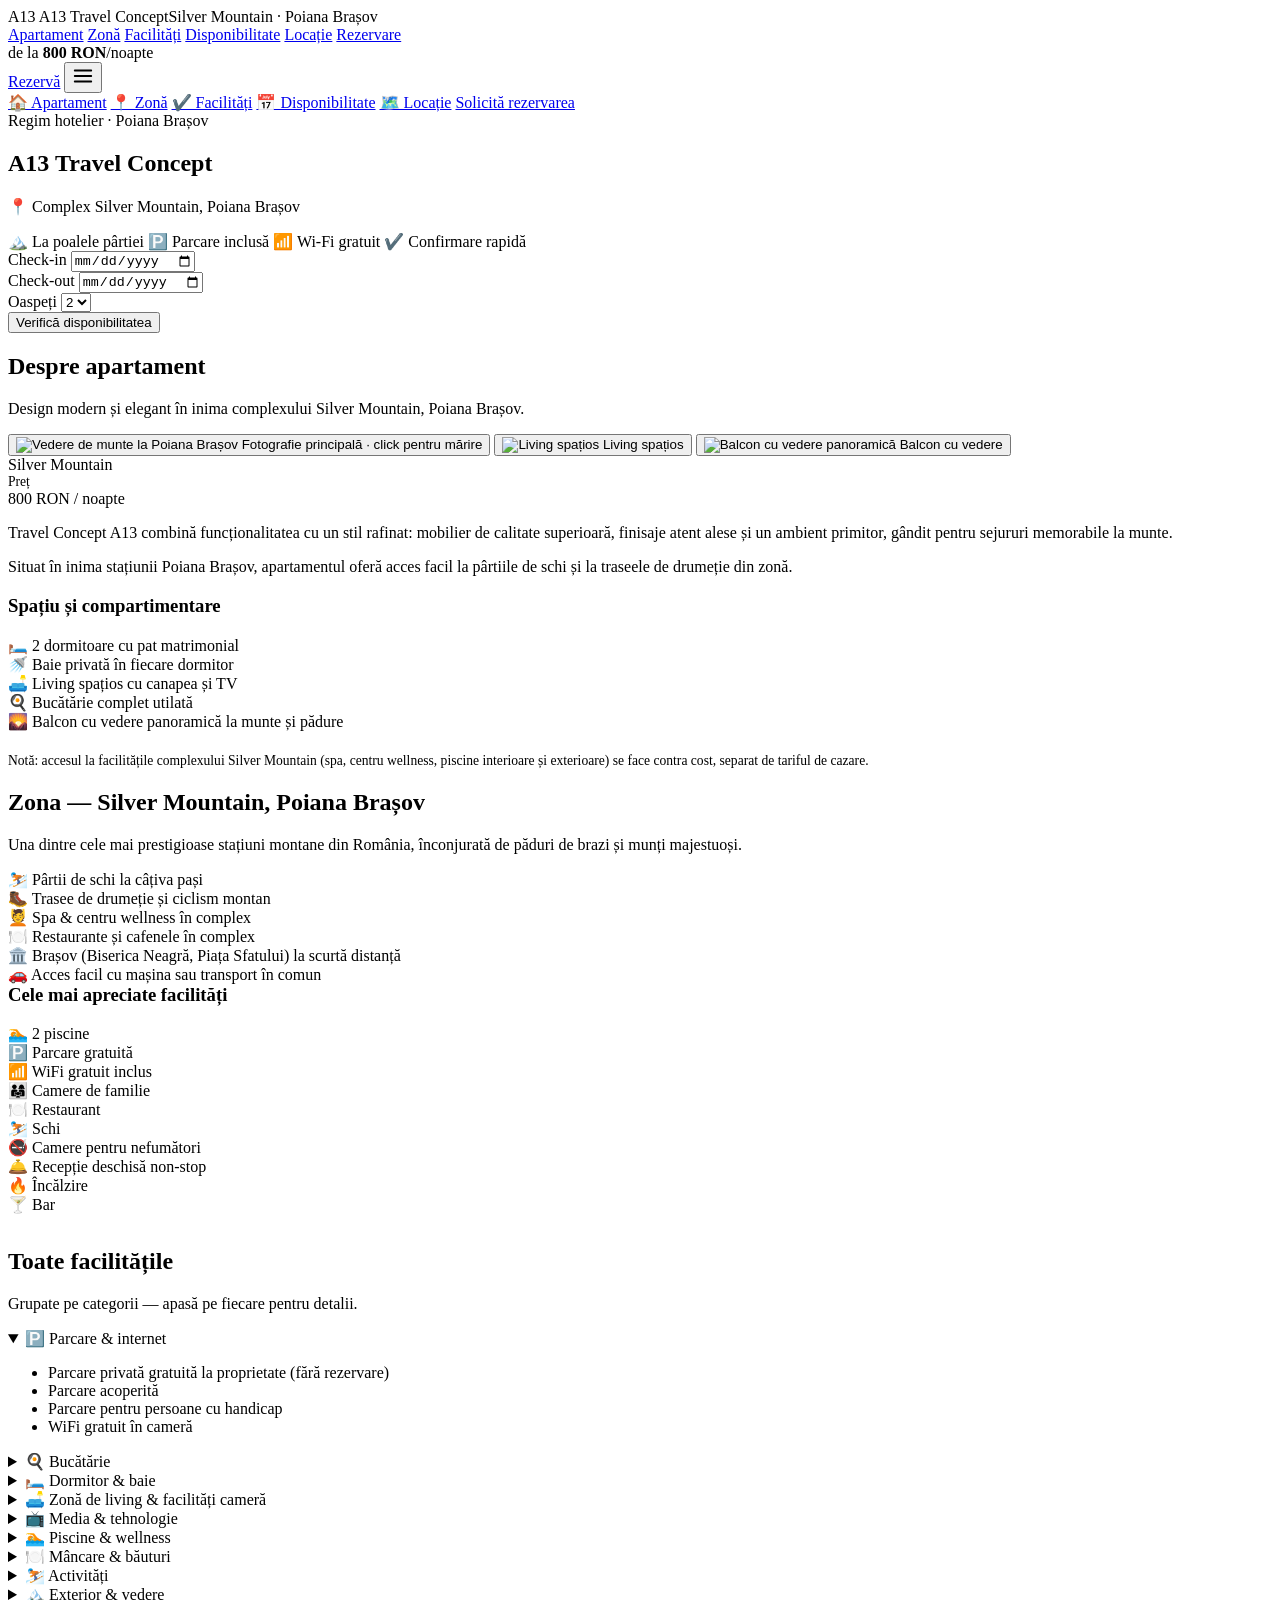
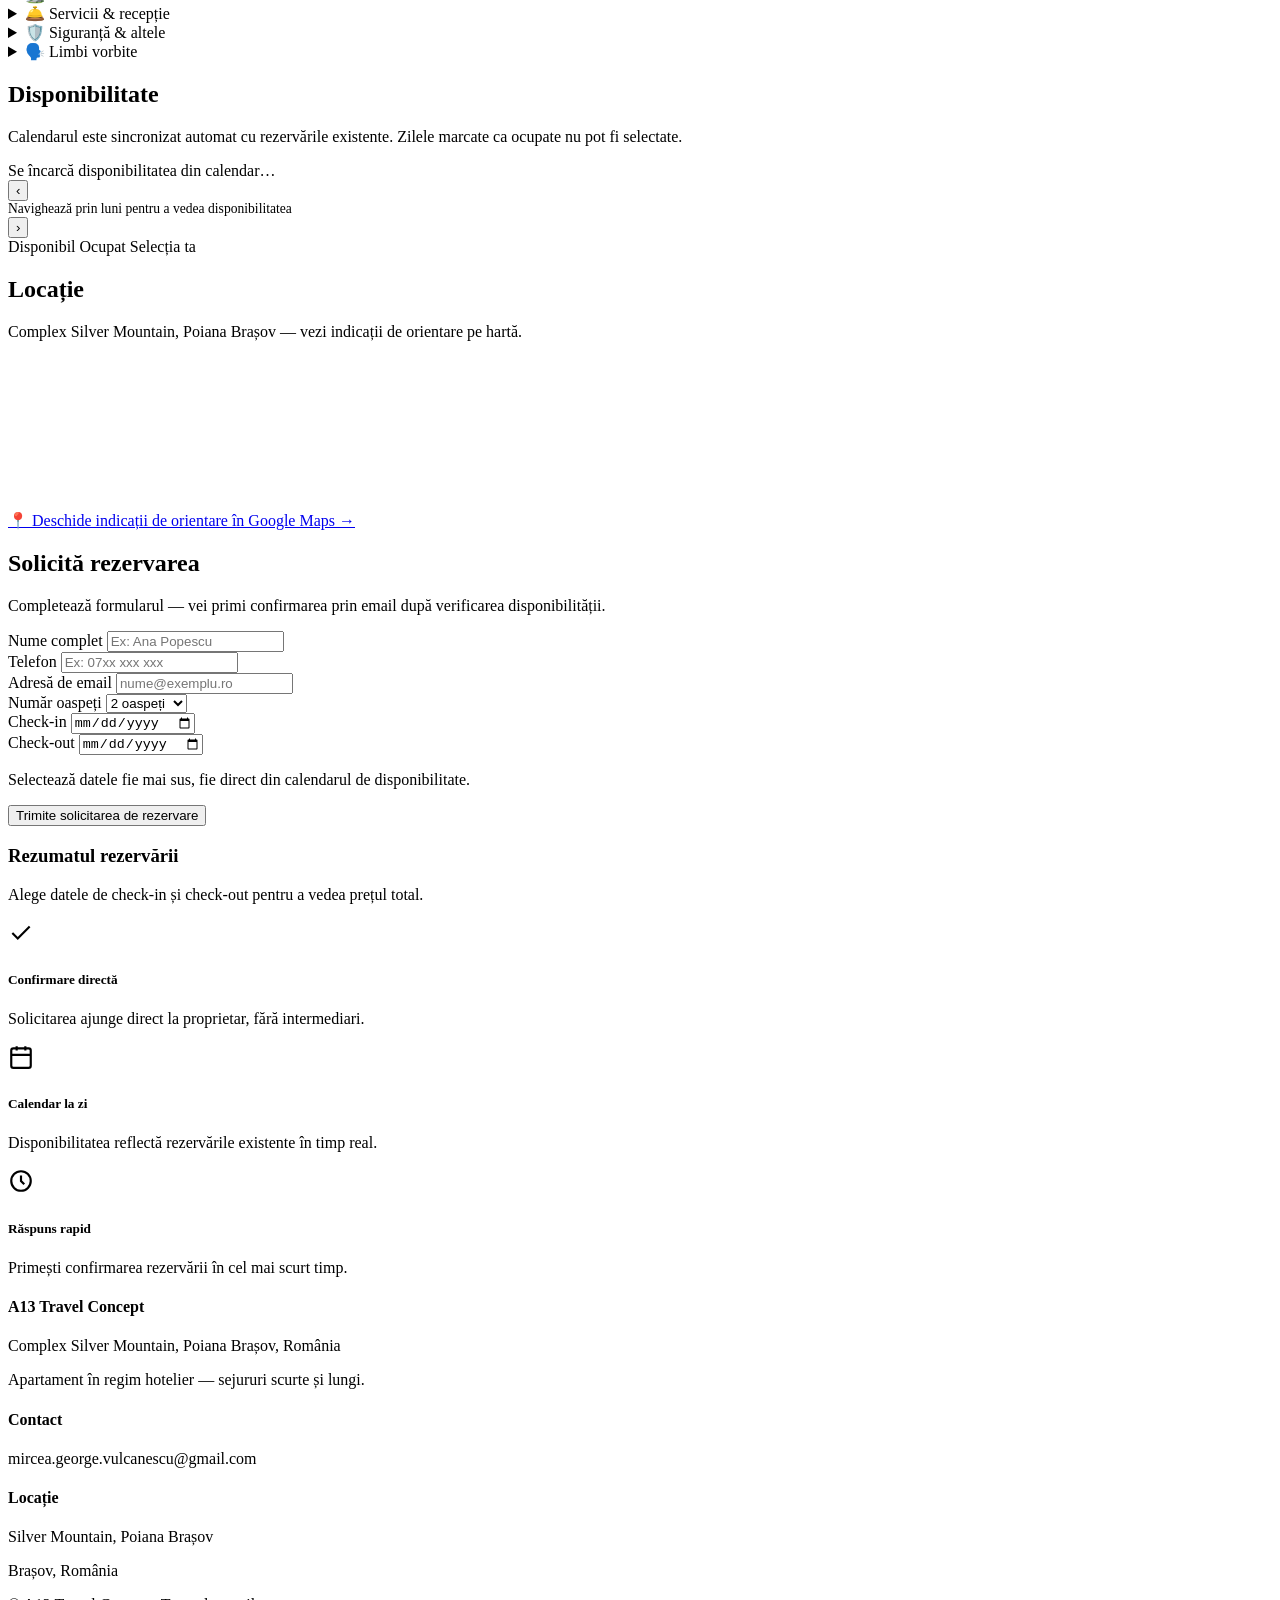
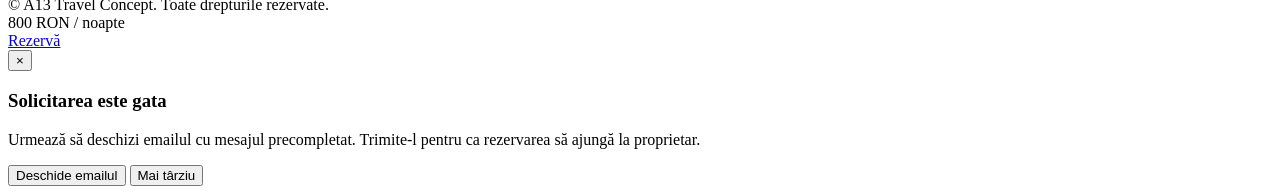
==== index.html @ 93958892 "Add files via upload" ====
<!DOCTYPE html>
<html lang="ro">
<head>
<meta charset="UTF-8">
<meta name="viewport" content="width=device-width, initial-scale=1.0">
<title>A13 Travel Concept — Cazare Poiana Brașov, Silver Mountain | Rezervări online</title>
<meta name="description" content="Apartament în regim hotelier la Silver Mountain, Poiana Brașov. 800 RON/noapte, 2 dormitoare cu baie privată, vedere panoramică la munte. Verifică disponibilitatea și rezervă online.">
<link rel="stylesheet" href="css/styles.css">
</head>
<body>

<header>
  <div class="wrap header-inner">
    <div class="logo">
      <span class="logo-mark">A13</span>
      <span class="logo-text">A13 Travel Concept<span class="place">Silver Mountain · Poiana Brașov</span></span>
    </div>

    <nav class="main-nav" aria-label="Navigare secțiuni">
      <a href="#apartament">Apartament</a>
      <a href="#zona">Zonă</a>
      <a href="#facilitati">Facilități</a>
      <a href="#disponibilitate">Disponibilitate</a>
      <a href="#harta">Locație</a>
      <a href="#rezervare">Rezervare</a>
    </nav>

    <div class="header-right">
      <div class="header-price"><span class="hp-label">de la</span> <b>800 RON</b><span class="hp-unit">/noapte</span></div>
      <a href="#rezervare" class="header-cta">Rezervă</a>
      <button type="button" class="menu-toggle" id="menuToggle" aria-label="Deschide meniul" aria-expanded="false" aria-controls="mobileNav">
        <svg width="22" height="22" viewBox="0 0 24 24" fill="none" stroke="currentColor" stroke-width="2" stroke-linecap="round"><path d="M3 6h18M3 12h18M3 18h18"/></svg>
      </button>
    </div>
  </div>

  <nav class="mobile-nav" id="mobileNav" aria-label="Navigare mobilă">
    <a href="#apartament">🏠 Apartament</a>
    <a href="#zona">📍 Zonă</a>
    <a href="#facilitati">✔️ Facilități</a>
    <a href="#disponibilitate">📅 Disponibilitate</a>
    <a href="#harta">🗺️ Locație</a>
    <a href="#rezervare" class="mobile-nav-cta">Solicită rezervarea</a>
  </nav>
</header>

<section class="hero">
  <div class="wrap">
    <div class="eyebrow">Regim hotelier · Poiana Brașov</div>
    <h1>A13 Travel Concept</h1>
    <p class="loc">📍 Complex Silver Mountain, Poiana Brașov</p>
    <div class="hero-badges">
      <span class="badge">🏔️ La poalele pârtiei</span>
      <span class="badge">🅿️ Parcare inclusă</span>
      <span class="badge">📶 Wi-Fi gratuit</span>
      <span class="badge">✔️ Confirmare rapidă</span>
    </div>

    <div class="search-card" aria-label="Verifică disponibilitate rapid">
      <div class="field">
        <label for="quickCheckin">Check-in</label>
        <input type="date" id="quickCheckin">
      </div>
      <div class="field">
        <label for="quickCheckout">Check-out</label>
        <input type="date" id="quickCheckout">
      </div>
      <div class="field">
        <label for="quickGuests">Oaspeți</label>
        <select id="quickGuests">
          <option value="1">1</option>
          <option value="2" selected>2</option>
          <option value="3">3</option>
          <option value="4">4</option>
        </select>
      </div>
      <button class="btn-primary" id="quickCheckBtn" type="button">Verifică disponibilitatea</button>
    </div>
  </div>
</section>

<section id="apartament">
  <div class="wrap">
    <h2 class="section-title">Despre apartament</h2>
    <p class="section-sub">Design modern și elegant în inima complexului Silver Mountain, Poiana Brașov.</p>

    <div class="overview-grid">
      <div class="gallery">
        <button type="button" class="gallery-main" data-gallery data-src="https://images.unsplash.com/photo-1506905925346-21bda4d32df4?auto=format&amp;fit=crop&amp;w=1600&amp;q=80" data-caption="Vedere de munte — Poiana Brașov">
          <img src="https://images.unsplash.com/photo-1506905925346-21bda4d32df4?auto=format&amp;fit=crop&amp;w=1200&amp;q=80" alt="Vedere de munte la Poiana Brașov">
          <span class="gallery-caption">Fotografie principală · click pentru mărire</span>
        </button>
        <button type="button" data-gallery data-src="https://images.unsplash.com/photo-1616594039964-ae9021a400a0?auto=format&amp;fit=crop&amp;w=1400&amp;q=80" data-caption="Living spațios">
          <img src="https://images.unsplash.com/photo-1616594039964-ae9021a400a0?auto=format&amp;fit=crop&amp;w=700&amp;q=80" alt="Living spațios">
          <span class="gallery-caption">Living spațios</span>
        </button>
        <button type="button" data-gallery data-src="https://images.unsplash.com/photo-1484154218962-a197022b5858?auto=format&amp;fit=crop&amp;w=1400&amp;q=80" data-caption="Balcon cu vedere">
          <img src="https://images.unsplash.com/photo-1484154218962-a197022b5858?auto=format&amp;fit=crop&amp;w=700&amp;q=80" alt="Balcon cu vedere panoramică">
          <span class="gallery-caption">Balcon cu vedere</span>
        </button>
      </div>

      <div class="info-card">
        <span class="rating-pill">Silver Mountain</span>
        <div class="price-line">
          <div>
            <div style="font-size:.85rem;color:var(--gray);">Preț</div>
          </div>
          <div class="amount">800 RON <span>/ noapte</span></div>
        </div>
        <p class="desc">
          Travel Concept A13 combină funcționalitatea cu un stil rafinat: mobilier de calitate superioară, finisaje atent alese și un ambient primitor, gândit pentru sejururi memorabile la munte.
        </p>
        <p class="desc">
          Situat în inima stațiunii Poiana Brașov, apartamentul oferă acces facil la pârtiile de schi și la traseele de drumeție din zonă.
        </p>
      </div>
    </div>

    <h3 class="facil-subtitle">Spațiu și compartimentare</h3>
    <div class="amenities">
      <div class="amenity">🛏️ 2 dormitoare cu pat matrimonial</div>
      <div class="amenity">🚿 Baie privată în fiecare dormitor</div>
      <div class="amenity">🛋️ Living spațios cu canapea și TV</div>
      <div class="amenity">🍳 Bucătărie complet utilată</div>
      <div class="amenity">🌄 Balcon cu vedere panoramică la munte și pădure</div>
    </div>

    <p class="desc" style="margin-top:22px;color:var(--gray);font-size:.85rem;">
      Notă: accesul la facilitățile complexului Silver Mountain (spa, centru wellness, piscine interioare și exterioare) se face contra cost, separat de tariful de cazare.
    </p>
  </div>
</section>

<section id="zona" style="background:var(--white);border-top:1px solid var(--line);">
  <div class="wrap">
    <h2 class="section-title">Zona — Silver Mountain, Poiana Brașov</h2>
    <p class="section-sub">Una dintre cele mai prestigioase stațiuni montane din România, înconjurată de păduri de brazi și munți majestuoși.</p>

    <div class="amenities">
      <div class="amenity">⛷️ Pârtii de schi la câțiva pași</div>
      <div class="amenity">🥾 Trasee de drumeție și ciclism montan</div>
      <div class="amenity">💆 Spa &amp; centru wellness în complex</div>
      <div class="amenity">🍽️ Restaurante și cafenele în complex</div>
      <div class="amenity">🏛️ Brașov (Biserica Neagră, Piața Sfatului) la scurtă distanță</div>
      <div class="amenity">🚗 Acces facil cu mașina sau transport în comun</div>
    </div>
  </div>
</section>

<section id="facilitati" style="background:var(--white);border-top:1px solid var(--line);">
  <div class="wrap">
    <h3 class="facil-subtitle" style="margin-top:0;">Cele mai apreciate facilități</h3>
    <div class="amenities">
      <div class="amenity">🏊 2 piscine</div>
      <div class="amenity">🅿️ Parcare gratuită</div>
      <div class="amenity">📶 WiFi gratuit inclus</div>
      <div class="amenity">👨‍👩‍👧 Camere de familie</div>
      <div class="amenity">🍽️ Restaurant</div>
      <div class="amenity">⛷️ Schi</div>
      <div class="amenity">🚭 Camere pentru nefumători</div>
      <div class="amenity">🛎️ Recepție deschisă non-stop</div>
      <div class="amenity">🔥 Încălzire</div>
      <div class="amenity">🍸 Bar</div>
    </div>

    <h2 class="section-title" style="margin-top:34px;">Toate facilitățile</h2>
    <p class="section-sub">Grupate pe categorii — apasă pe fiecare pentru detalii.</p>

    <div class="facil-grid">
      <details class="facil-card" open>
        <summary>🅿️ Parcare &amp; internet</summary>
        <ul>
          <li>Parcare privată gratuită la proprietate (fără rezervare)</li>
          <li>Parcare acoperită</li>
          <li>Parcare pentru persoane cu handicap</li>
          <li>WiFi gratuit în cameră</li>
        </ul>
      </details>
      <details class="facil-card">
        <summary>🍳 Bucătărie</summary>
        <ul>
          <li>Bucătărie complet utilată / chicinetă</li>
          <li>Frigider, cuptor, plită, cuptor cu microunde</li>
          <li>Mașină de spălat vase</li>
          <li>Fierbător, cafetieră, prăjitor de pâine</li>
          <li>Articole de bucătărie, masă, produse de curățenie</li>
        </ul>
      </details>
      <details class="facil-card">
        <summary>🛏️ Dormitor &amp; baie</summary>
        <ul>
          <li>Lenjerie de pat, garderobă / dulap, vestiar</li>
          <li>Baie privată — cadă sau duș, toaletă</li>
          <li>Prosoape, hârtie igienică, articole de toaletă gratuite</li>
          <li>Uscător de păr</li>
        </ul>
      </details>
      <details class="facil-card">
        <summary>🛋️ Zonă de living &amp; facilități cameră</summary>
        <ul>
          <li>Zonă de luat masa, șemineu, zonă de relaxare, birou</li>
          <li>Priză lângă pat, suport pentru haine</li>
          <li>Pardoseală de lemn/parchet sau gresie/marmură</li>
          <li>Izolare fonică, facilități de călcat</li>
        </ul>
      </details>
      <details class="facil-card">
        <summary>📺 Media &amp; tehnologie</summary>
        <ul>
          <li>TV cu ecran plat, canale prin cablu și satelit</li>
          <li>Servicii de streaming (ex. Netflix)</li>
        </ul>
      </details>
      <details class="facil-card">
        <summary>🏊 Piscine &amp; wellness</summary>
        <ul>
          <li>Piscină exterioară — deschisă tot anul, încălzită, zonă mică adâncime, șezlonguri <em>(cost suplimentar)</em></li>
          <li>Piscină interioară — deschisă tot anul, încălzită, șezlonguri <em>(cost suplimentar)</em></li>
          <li>Saună <em>(cost suplimentar)</em></li>
        </ul>
      </details>
      <details class="facil-card">
        <summary>🍽️ Mâncare &amp; băuturi</summary>
        <ul>
          <li>Restaurant și bar la proprietate</li>
          <li>Cafenea la proprietate</li>
          <li>Aparat de ceai/cafea</li>
        </ul>
      </details>
      <details class="facil-card">
        <summary>⛷️ Activități</summary>
        <ul>
          <li>Schi și depozit schiuri, școală de schi <em>(cost suplimentar)</em></li>
          <li>Tururi cu bicicleta / pe jos <em>(cost suplimentar)</em></li>
          <li>Călărie și drumeții, în afara locației <em>(cost suplimentar)</em></li>
          <li>Închiriere de biciclete <em>(cost suplimentar)</em></li>
        </ul>
      </details>
      <details class="facil-card">
        <summary>🏔️ Exterior &amp; vedere</summary>
        <ul>
          <li>Vedere la munte și la grădină</li>
          <li>Balcon, terasă, grădină</li>
          <li>Zonă de picnic, mobilier exterior, zonă de luat masa în aer liber</li>
        </ul>
      </details>
      <details class="facil-card">
        <summary>🛎️ Servicii &amp; recepție</summary>
        <ul>
          <li>Recepție deschisă non-stop, serviciu de concierge</li>
          <li>Factură disponibilă la cerere</li>
          <li>Jocuri și puzzle-uri</li>
          <li>Business centre, săli de conferințe/petreceri <em>(cost suplimentar)</em></li>
        </ul>
      </details>
      <details class="facil-card">
        <summary>🛡️ Siguranță &amp; altele</summary>
        <ul>
          <li>Securitate non-stop, acces cu cheie</li>
          <li>Extinctoare, alarmă de fum, camere de supraveghere exterior</li>
          <li>Lift — etajele superioare accesibile</li>
          <li>Camere izolate fonic, camere pentru nefumători</li>
          <li>Fumatul interzis în toate spațiile publice și private</li>
        </ul>
      </details>
      <details class="facil-card">
        <summary>🗣️ Limbi vorbite</summary>
        <ul>
          <li>Română</li>
          <li>Engleză</li>
        </ul>
      </details>
    </div>
  </div>
</section>

<section id="disponibilitate" style="background:var(--white);border-top:1px solid var(--line);">
  <div class="wrap">
    <h2 class="section-title">Disponibilitate</h2>
    <p class="section-sub">Calendarul este sincronizat automat cu rezervările existente. Zilele marcate ca ocupate nu pot fi selectate.</p>

    <div class="calendar-wrap">
      <div class="cal-status" id="calStatus"><span class="dot"></span> Se încarcă disponibilitatea din calendar…</div>

      <div class="cal-nav">
        <button type="button" id="calPrev" aria-label="Luna anterioară">‹</button>
        <div style="font-size:.85rem;color:var(--gray);">Navighează prin luni pentru a vedea disponibilitatea</div>
        <button type="button" id="calNext" aria-label="Luna următoare">›</button>
      </div>

      <div class="cal-months" id="calMonths"></div>

      <div class="cal-legend">
        <span><span class="swatch av"></span> Disponibil</span>
        <span><span class="swatch bk"></span> Ocupat</span>
        <span><span class="swatch sel"></span> Selecția ta</span>
      </div>
    </div>
  </div>
</section>

<section id="harta" style="background:var(--white);border-top:1px solid var(--line);">
  <div class="wrap">
    <h2 class="section-title">Locație</h2>
    <p class="section-sub">Complex Silver Mountain, Poiana Brașov — vezi indicații de orientare pe hartă.</p>

    <div class="map-embed">
      <iframe
        src="https://www.google.com/maps/embed?pb=!1m18!1m12!1m3!1d2791.370215960266!2d25.539764875945238!3d45.60320372415386!2m3!1f0!2f0!3f0!3m2!1i1024!2i768!4f13.1!3m3!1m2!1s0x40b34542a2516517%3A0x1cde40f5357609c9!2sTravel%20Concept%20-%20Silver%20Mountain!5e0!3m2!1sro!2sro!4v1787298924116!5m2!1sro!2sro"
        style="border:0;" allowfullscreen="" loading="lazy"
        referrerpolicy="strict-origin-when-cross-origin"
        title="Harta A13 Travel Concept — Silver Mountain, Poiana Brașov">
      </iframe>
    </div>

    <a href="https://maps.app.goo.gl/UNRjPVDbBz24wbt7A?g_st=ac" target="_blank" rel="noopener" class="map-directions">
      📍 Deschide indicații de orientare în Google Maps →
    </a>
  </div>
</section>

<section id="rezervare">
  <div class="wrap">
    <h2 class="section-title">Solicită rezervarea</h2>
    <p class="section-sub">Completează formularul — vei primi confirmarea prin email după verificarea disponibilității.</p>

    <div class="booking-grid">
      <form class="booking-form" id="bookingForm">
        <div class="form-row">
          <div class="form-field">
            <label for="fname">Nume complet</label>
            <input type="text" id="fname" name="name" required placeholder="Ex: Ana Popescu">
          </div>
          <div class="form-field">
            <label for="fphone">Telefon</label>
            <input type="tel" id="fphone" name="phone" required placeholder="Ex: 07xx xxx xxx">
          </div>
        </div>
        <div class="form-row">
          <div class="form-field">
            <label for="femail">Adresă de email</label>
            <input type="email" id="femail" name="email" required placeholder="nume@exemplu.ro">
          </div>
          <div class="form-field">
            <label for="fguests">Număr oaspeți</label>
            <select id="fguests" name="guests">
              <option value="1">1 oaspete</option>
              <option value="2" selected>2 oaspeți</option>
              <option value="3">3 oaspeți</option>
              <option value="4">4 oaspeți</option>
            </select>
          </div>
        </div>
        <div class="form-row">
          <div class="form-field">
            <label for="fcheckin">Check-in</label>
            <input type="date" id="fcheckin" name="checkin" required>
          </div>
          <div class="form-field">
            <label for="fcheckout">Check-out</label>
            <input type="date" id="fcheckout" name="checkout" required>
          </div>
        </div>
        <p class="hint" id="rangeHint">Selectează datele fie mai sus, fie direct din calendarul de disponibilitate.</p>

        <div class="submit-row">
          <button type="submit" class="btn-primary">Trimite solicitarea de rezervare</button>
        </div>
        <div class="form-msg" id="formMsg"></div>
      </form>

      <div class="summary-card">
        <h3>Rezumatul rezervării</h3>
        <div id="summaryBody">
          <p class="summary-empty">Alege datele de check-in și check-out pentru a vedea prețul total.</p>
        </div>
      </div>
    </div>
  </div>
</section>

<section class="trust" style="padding:0;">
  <div class="wrap trust-grid">
    <div class="trust-item">
      <svg width="26" height="26" viewBox="0 0 24 24" fill="none" stroke="currentColor" stroke-width="2"><path d="M20 6 9 17l-5-5"/></svg>
      <h5>Confirmare directă</h5>
      <p>Solicitarea ajunge direct la proprietar, fără intermediari.</p>
    </div>
    <div class="trust-item">
      <svg width="26" height="26" viewBox="0 0 24 24" fill="none" stroke="currentColor" stroke-width="2"><rect x="3" y="4" width="18" height="18" rx="2"/><path d="M16 2v4M8 2v4M3 10h18"/></svg>
      <h5>Calendar la zi</h5>
      <p>Disponibilitatea reflectă rezervările existente în timp real.</p>
    </div>
    <div class="trust-item">
      <svg width="26" height="26" viewBox="0 0 24 24" fill="none" stroke="currentColor" stroke-width="2"><path d="M3 12a9 9 0 1 0 18 0 9 9 0 0 0-18 0Z"/><path d="M12 7v5l3 3"/></svg>
      <h5>Răspuns rapid</h5>
      <p>Primești confirmarea rezervării în cel mai scurt timp.</p>
    </div>
  </div>
</section>

<footer>
  <div class="wrap">
    <div class="footer-grid">
      <div>
        <h4>A13 Travel Concept</h4>
        <p class="foot-line">Complex Silver Mountain, Poiana Brașov, România</p>
        <p class="foot-line">Apartament în regim hotelier — sejururi scurte și lungi.</p>
      </div>
      <div>
        <h4>Contact</h4>
        <p class="foot-line">mircea.george.vulcanescu@gmail.com</p>
      </div>
      <div>
        <h4>Locație</h4>
        <p class="foot-line">Silver Mountain, Poiana Brașov</p>
        <p class="foot-line">Brașov, România</p>
      </div>
    </div>
    <div class="foot-bottom">© <span id="year"></span> A13 Travel Concept. Toate drepturile rezervate.</div>
  </div>
</footer>

<div class="mobile-bar">
  <div class="price">800 RON <span>/ noapte</span></div>
  <a href="#rezervare" class="btn-primary">Rezervă</a>
</div>

<div class="overlay" id="lightbox" role="dialog" aria-label="Galerie foto">
  <button type="button" class="overlay-close" id="lightboxClose" aria-label="Închide">×</button>
  <img class="lightbox-img" id="lightboxImg" alt="">
</div>

<div class="overlay" id="confirmOverlay" role="dialog" aria-labelledby="confirmTitle">
  <div class="confirm-card">
    <h3 id="confirmTitle">Solicitarea este gata</h3>
    <p>Urmează să deschizi emailul cu mesajul precompletat. Trimite-l pentru ca rezervarea să ajungă la proprietar.</p>
    <p id="confirmText"></p>
    <div class="confirm-actions">
      <button type="button" class="btn-primary" id="confirmSend">Deschide emailul</button>
      <button type="button" class="btn-ghost dark" id="confirmLater">Mai târziu</button>
    </div>
  </div>
</div>

<script src="js/app.js"></script>
</body>
</html>
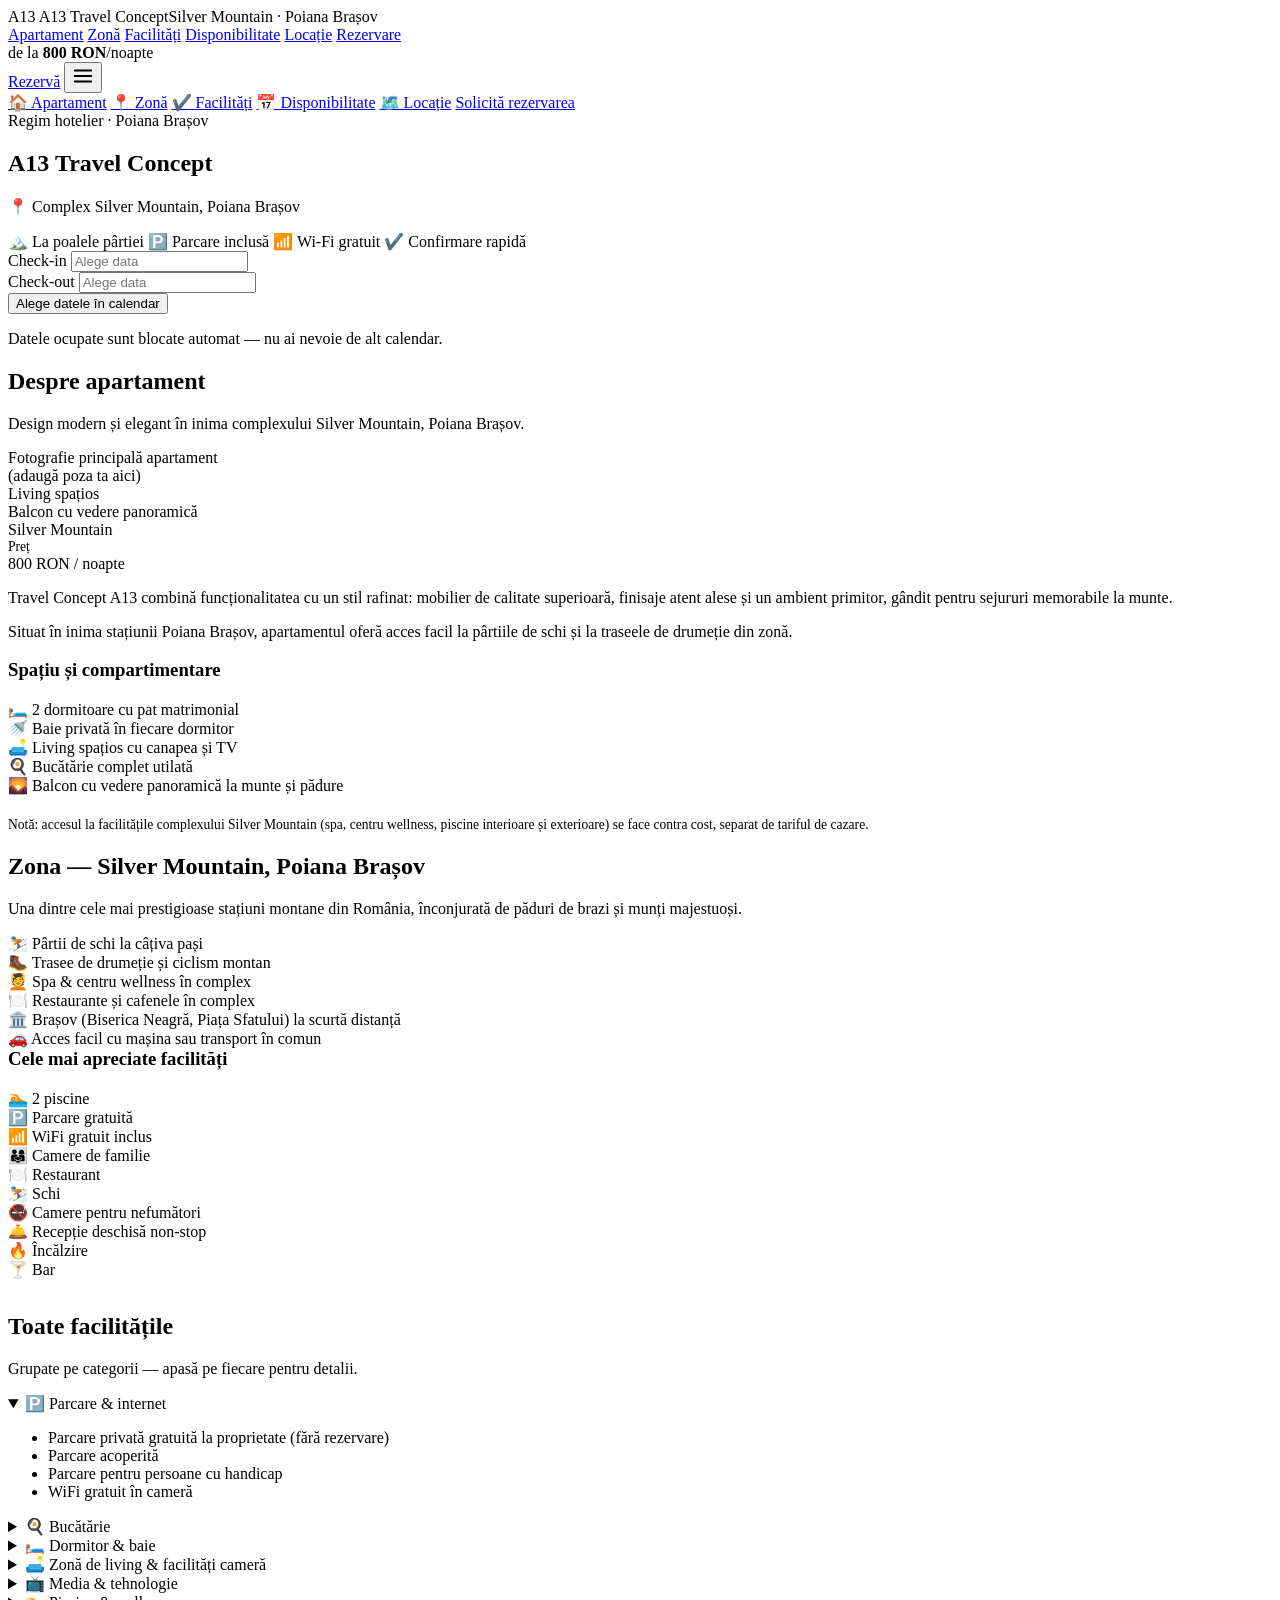
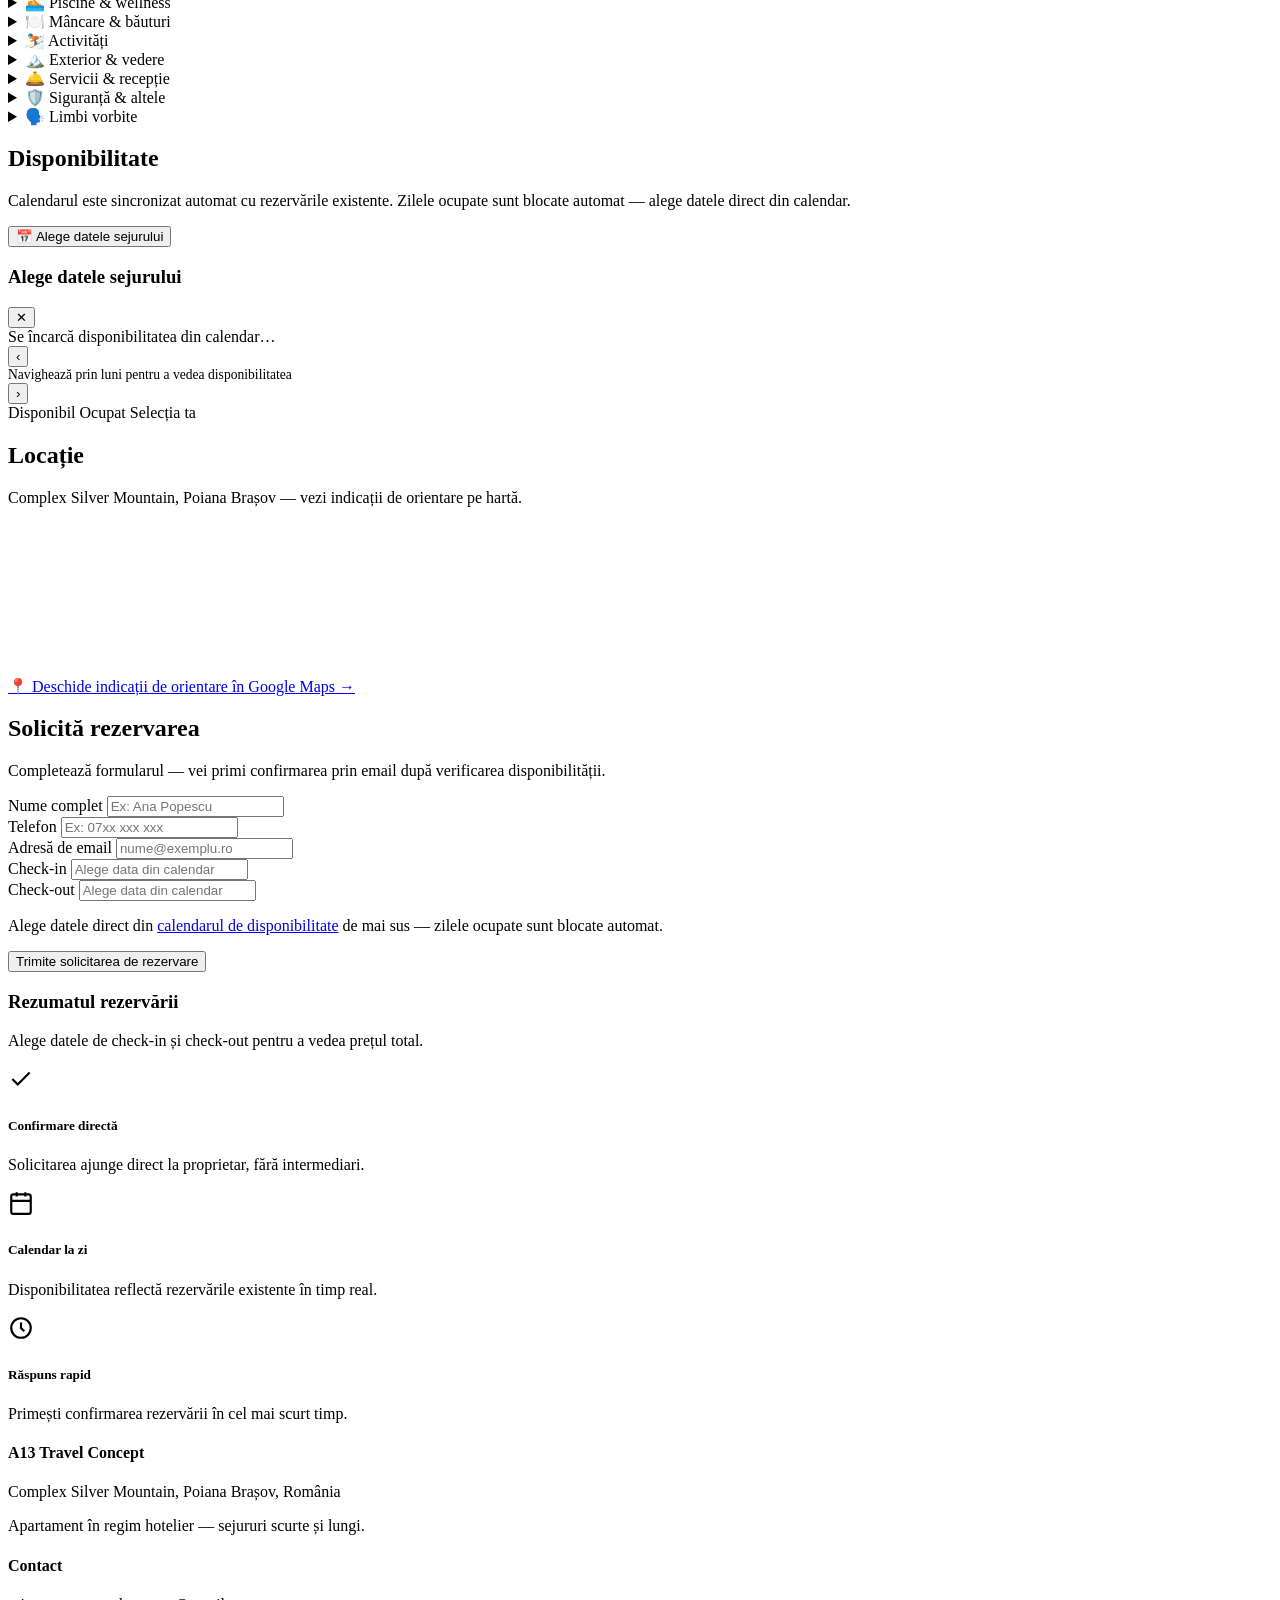
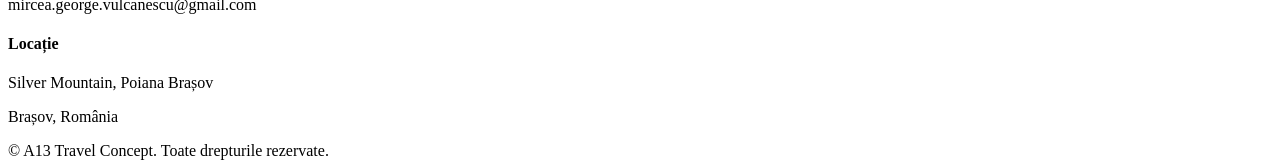
==== commit 7bce1562: "Actualizare site" ====
--- a/index.html
+++ b/index.html
@@ -5,7 +5,10 @@
 <meta name="viewport" content="width=device-width, initial-scale=1.0">
 <title>A13 Travel Concept — Cazare Poiana Brașov, Silver Mountain | Rezervări online</title>
 <meta name="description" content="Apartament în regim hotelier la Silver Mountain, Poiana Brașov. 800 RON/noapte, 2 dormitoare cu baie privată, vedere panoramică la munte. Verifică disponibilitatea și rezervă online.">
-<link rel="stylesheet" href="css/styles.css">
+<link rel="stylesheet" href="styles.css">
+</head>
+<body>
+
 </head>
 <body>
 
@@ -59,23 +62,15 @@
     <div class="search-card" aria-label="Verifică disponibilitate rapid">
       <div class="field">
         <label for="quickCheckin">Check-in</label>
-        <input type="date" id="quickCheckin">
+        <input type="text" id="quickCheckin" class="field-readonly" placeholder="Alege data" readonly>
       </div>
       <div class="field">
         <label for="quickCheckout">Check-out</label>
-        <input type="date" id="quickCheckout">
-      </div>
-      <div class="field">
-        <label for="quickGuests">Oaspeți</label>
-        <select id="quickGuests">
-          <option value="1">1</option>
-          <option value="2" selected>2</option>
-          <option value="3">3</option>
-          <option value="4">4</option>
-        </select>
-      </div>
-      <button class="btn-primary" id="quickCheckBtn" type="button">Verifică disponibilitatea</button>
-    </div>
+        <input type="text" id="quickCheckout" class="field-readonly" placeholder="Alege data" readonly>
+      </div>
+      <button class="btn-primary" id="quickCheckBtn" type="button">Alege datele în calendar</button>
+    </div>
+    <p class="search-hint" id="searchHint">Datele ocupate sunt blocate automat — nu ai nevoie de alt calendar.</p>
   </div>
 </section>
 
@@ -86,18 +81,9 @@
 
     <div class="overview-grid">
       <div class="gallery">
-        <button type="button" class="gallery-main" data-gallery data-src="https://images.unsplash.com/photo-1506905925346-21bda4d32df4?auto=format&amp;fit=crop&amp;w=1600&amp;q=80" data-caption="Vedere de munte — Poiana Brașov">
-          <img src="https://images.unsplash.com/photo-1506905925346-21bda4d32df4?auto=format&amp;fit=crop&amp;w=1200&amp;q=80" alt="Vedere de munte la Poiana Brașov">
-          <span class="gallery-caption">Fotografie principală · click pentru mărire</span>
-        </button>
-        <button type="button" data-gallery data-src="https://images.unsplash.com/photo-1616594039964-ae9021a400a0?auto=format&amp;fit=crop&amp;w=1400&amp;q=80" data-caption="Living spațios">
-          <img src="https://images.unsplash.com/photo-1616594039964-ae9021a400a0?auto=format&amp;fit=crop&amp;w=700&amp;q=80" alt="Living spațios">
-          <span class="gallery-caption">Living spațios</span>
-        </button>
-        <button type="button" data-gallery data-src="https://images.unsplash.com/photo-1484154218962-a197022b5858?auto=format&amp;fit=crop&amp;w=1400&amp;q=80" data-caption="Balcon cu vedere">
-          <img src="https://images.unsplash.com/photo-1484154218962-a197022b5858?auto=format&amp;fit=crop&amp;w=700&amp;q=80" alt="Balcon cu vedere panoramică">
-          <span class="gallery-caption">Balcon cu vedere</span>
-        </button>
+        <div class="gallery-main">Fotografie principală apartament<br>(adaugă poza ta aici)</div>
+        <div class="gallery-sub">Living spațios</div>
+        <div class="gallery-sub">Balcon cu vedere panoramică</div>
       </div>
 
       <div class="info-card">
@@ -168,6 +154,7 @@
     <p class="section-sub">Grupate pe categorii — apasă pe fiecare pentru detalii.</p>
 
     <div class="facil-grid">
+
       <details class="facil-card" open>
         <summary>🅿️ Parcare &amp; internet</summary>
         <ul>
@@ -177,6 +164,7 @@
           <li>WiFi gratuit în cameră</li>
         </ul>
       </details>
+
       <details class="facil-card">
         <summary>🍳 Bucătărie</summary>
         <ul>
@@ -187,6 +175,7 @@
           <li>Articole de bucătărie, masă, produse de curățenie</li>
         </ul>
       </details>
+
       <details class="facil-card">
         <summary>🛏️ Dormitor &amp; baie</summary>
         <ul>
@@ -196,6 +185,7 @@
           <li>Uscător de păr</li>
         </ul>
       </details>
+
       <details class="facil-card">
         <summary>🛋️ Zonă de living &amp; facilități cameră</summary>
         <ul>
@@ -205,6 +195,7 @@
           <li>Izolare fonică, facilități de călcat</li>
         </ul>
       </details>
+
       <details class="facil-card">
         <summary>📺 Media &amp; tehnologie</summary>
         <ul>
@@ -212,6 +203,7 @@
           <li>Servicii de streaming (ex. Netflix)</li>
         </ul>
       </details>
+
       <details class="facil-card">
         <summary>🏊 Piscine &amp; wellness</summary>
         <ul>
@@ -220,6 +212,7 @@
           <li>Saună <em>(cost suplimentar)</em></li>
         </ul>
       </details>
+
       <details class="facil-card">
         <summary>🍽️ Mâncare &amp; băuturi</summary>
         <ul>
@@ -228,6 +221,7 @@
           <li>Aparat de ceai/cafea</li>
         </ul>
       </details>
+
       <details class="facil-card">
         <summary>⛷️ Activități</summary>
         <ul>
@@ -237,6 +231,7 @@
           <li>Închiriere de biciclete <em>(cost suplimentar)</em></li>
         </ul>
       </details>
+
       <details class="facil-card">
         <summary>🏔️ Exterior &amp; vedere</summary>
         <ul>
@@ -245,6 +240,7 @@
           <li>Zonă de picnic, mobilier exterior, zonă de luat masa în aer liber</li>
         </ul>
       </details>
+
       <details class="facil-card">
         <summary>🛎️ Servicii &amp; recepție</summary>
         <ul>
@@ -254,6 +250,7 @@
           <li>Business centre, săli de conferințe/petreceri <em>(cost suplimentar)</em></li>
         </ul>
       </details>
+
       <details class="facil-card">
         <summary>🛡️ Siguranță &amp; altele</summary>
         <ul>
@@ -264,6 +261,7 @@
           <li>Fumatul interzis în toate spațiile publice și private</li>
         </ul>
       </details>
+
       <details class="facil-card">
         <summary>🗣️ Limbi vorbite</summary>
         <ul>
@@ -271,6 +269,7 @@
           <li>Engleză</li>
         </ul>
       </details>
+
     </div>
   </div>
 </section>
@@ -278,7 +277,17 @@
 <section id="disponibilitate" style="background:var(--white);border-top:1px solid var(--line);">
   <div class="wrap">
     <h2 class="section-title">Disponibilitate</h2>
-    <p class="section-sub">Calendarul este sincronizat automat cu rezervările existente. Zilele marcate ca ocupate nu pot fi selectate.</p>
+    <p class="section-sub">Calendarul este sincronizat automat cu rezervările existente. Zilele ocupate sunt blocate automat — alege datele direct din calendar.</p>
+    <button type="button" class="btn-primary" id="openCalBtn">📅 Alege datele sejurului</button>
+  </div>
+</section>
+
+<div class="popup-overlay" id="popupOverlay">
+  <div class="popup-box">
+    <div class="popup-head">
+      <h3>Alege datele sejurului</h3>
+      <button type="button" class="popup-close" id="popupClose" aria-label="Închide">✕</button>
+    </div>
 
     <div class="calendar-wrap">
       <div class="cal-status" id="calStatus"><span class="dot"></span> Se încarcă disponibilitatea din calendar…</div>
@@ -298,7 +307,7 @@
       </div>
     </div>
   </div>
-</section>
+</div>
 
 <section id="harta" style="background:var(--white);border-top:1px solid var(--line);">
   <div class="wrap">
@@ -337,32 +346,23 @@
             <input type="tel" id="fphone" name="phone" required placeholder="Ex: 07xx xxx xxx">
           </div>
         </div>
-        <div class="form-row">
+        <div class="form-row full">
           <div class="form-field">
             <label for="femail">Adresă de email</label>
             <input type="email" id="femail" name="email" required placeholder="nume@exemplu.ro">
           </div>
-          <div class="form-field">
-            <label for="fguests">Număr oaspeți</label>
-            <select id="fguests" name="guests">
-              <option value="1">1 oaspete</option>
-              <option value="2" selected>2 oaspeți</option>
-              <option value="3">3 oaspeți</option>
-              <option value="4">4 oaspeți</option>
-            </select>
-          </div>
         </div>
         <div class="form-row">
           <div class="form-field">
             <label for="fcheckin">Check-in</label>
-            <input type="date" id="fcheckin" name="checkin" required>
+            <input type="text" id="fcheckin" name="checkin" class="field-readonly" placeholder="Alege data din calendar" readonly required>
           </div>
           <div class="form-field">
             <label for="fcheckout">Check-out</label>
-            <input type="date" id="fcheckout" name="checkout" required>
-          </div>
-        </div>
-        <p class="hint" id="rangeHint">Selectează datele fie mai sus, fie direct din calendarul de disponibilitate.</p>
+            <input type="text" id="fcheckout" name="checkout" class="field-readonly" placeholder="Alege data din calendar" readonly required>
+          </div>
+        </div>
+        <p class="hint" id="rangeHint">Alege datele direct din <a href="#disponibilitate" class="hint-link">calendarul de disponibilitate</a> de mai sus — zilele ocupate sunt blocate automat.</p>
 
         <div class="submit-row">
           <button type="submit" class="btn-primary">Trimite solicitarea de rezervare</button>
@@ -422,28 +422,7 @@
   </div>
 </footer>
 
-<div class="mobile-bar">
-  <div class="price">800 RON <span>/ noapte</span></div>
-  <a href="#rezervare" class="btn-primary">Rezervă</a>
-</div>
-
-<div class="overlay" id="lightbox" role="dialog" aria-label="Galerie foto">
-  <button type="button" class="overlay-close" id="lightboxClose" aria-label="Închide">×</button>
-  <img class="lightbox-img" id="lightboxImg" alt="">
-</div>
-
-<div class="overlay" id="confirmOverlay" role="dialog" aria-labelledby="confirmTitle">
-  <div class="confirm-card">
-    <h3 id="confirmTitle">Solicitarea este gata</h3>
-    <p>Urmează să deschizi emailul cu mesajul precompletat. Trimite-l pentru ca rezervarea să ajungă la proprietar.</p>
-    <p id="confirmText"></p>
-    <div class="confirm-actions">
-      <button type="button" class="btn-primary" id="confirmSend">Deschide emailul</button>
-      <button type="button" class="btn-ghost dark" id="confirmLater">Mai târziu</button>
-    </div>
-  </div>
-</div>
-
-<script src="js/app.js"></script>
+<script src="script.js"></script>
+
 </body>
 </html>
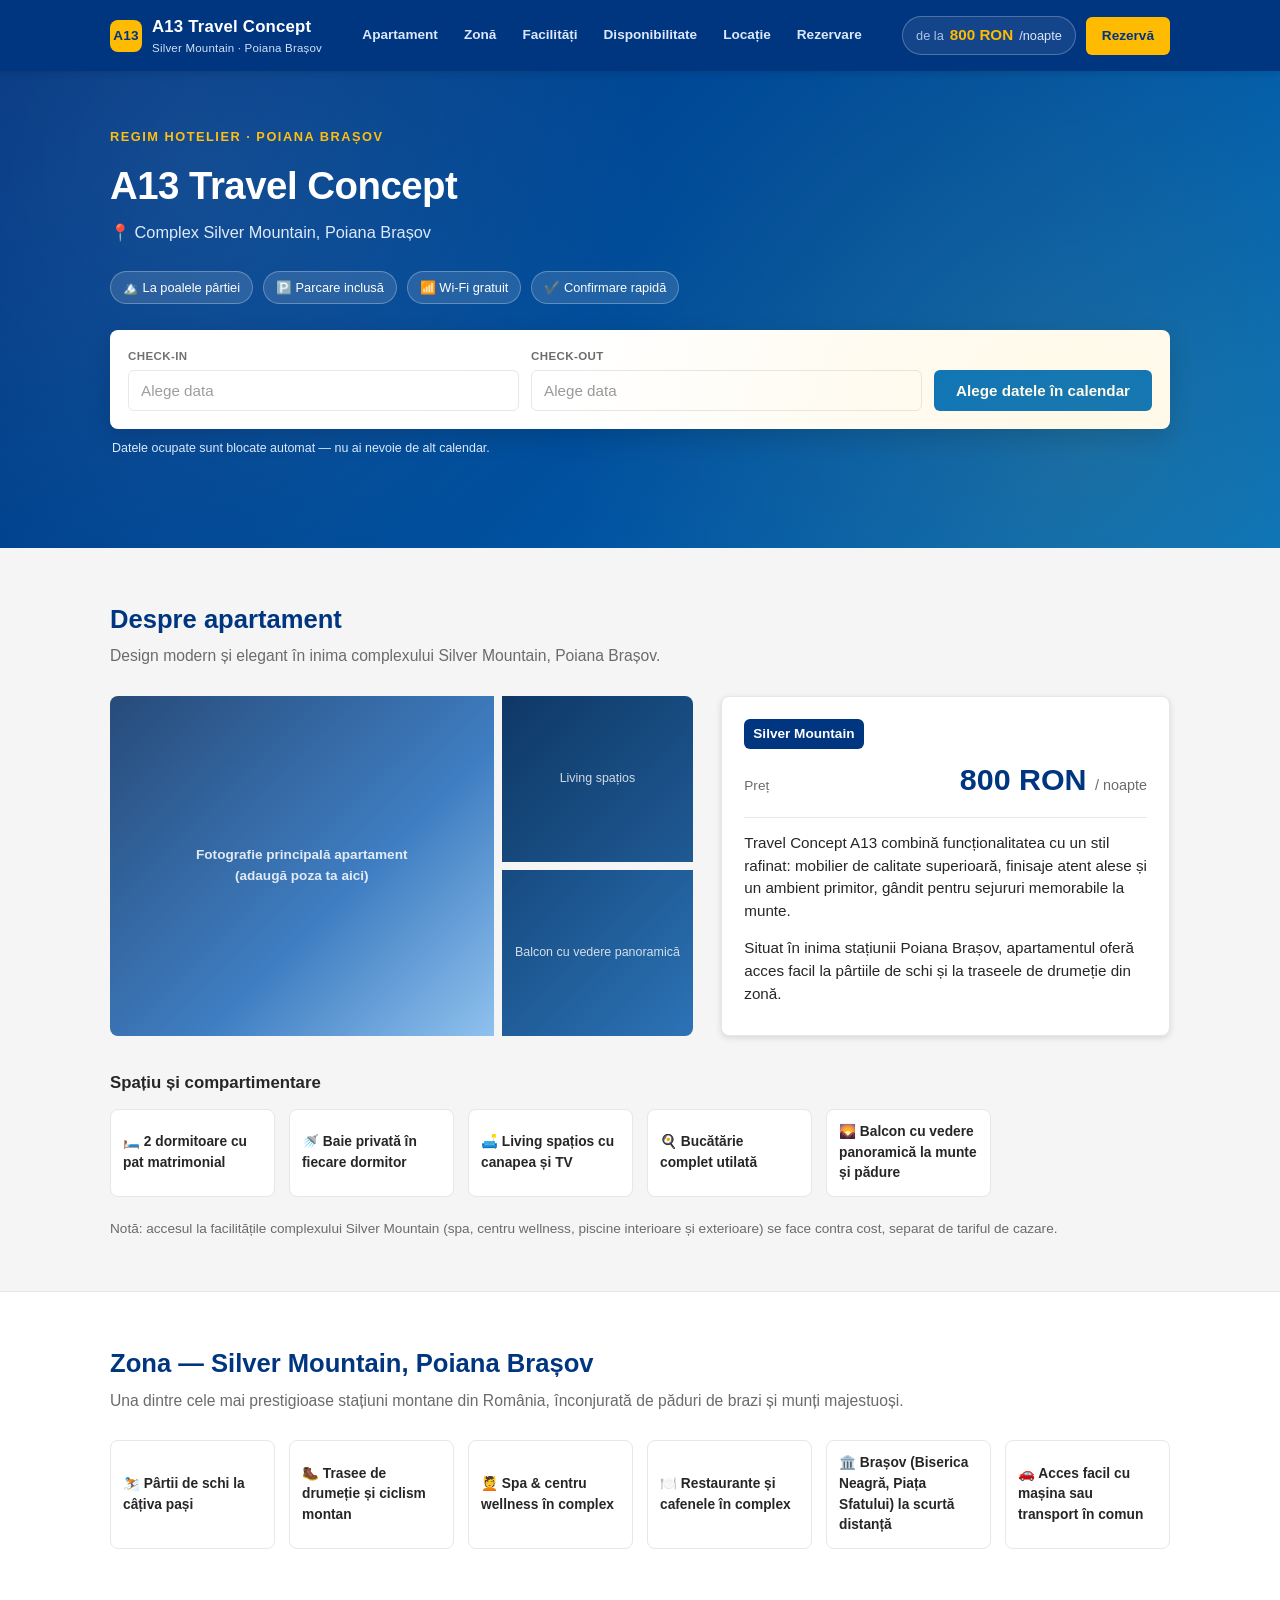
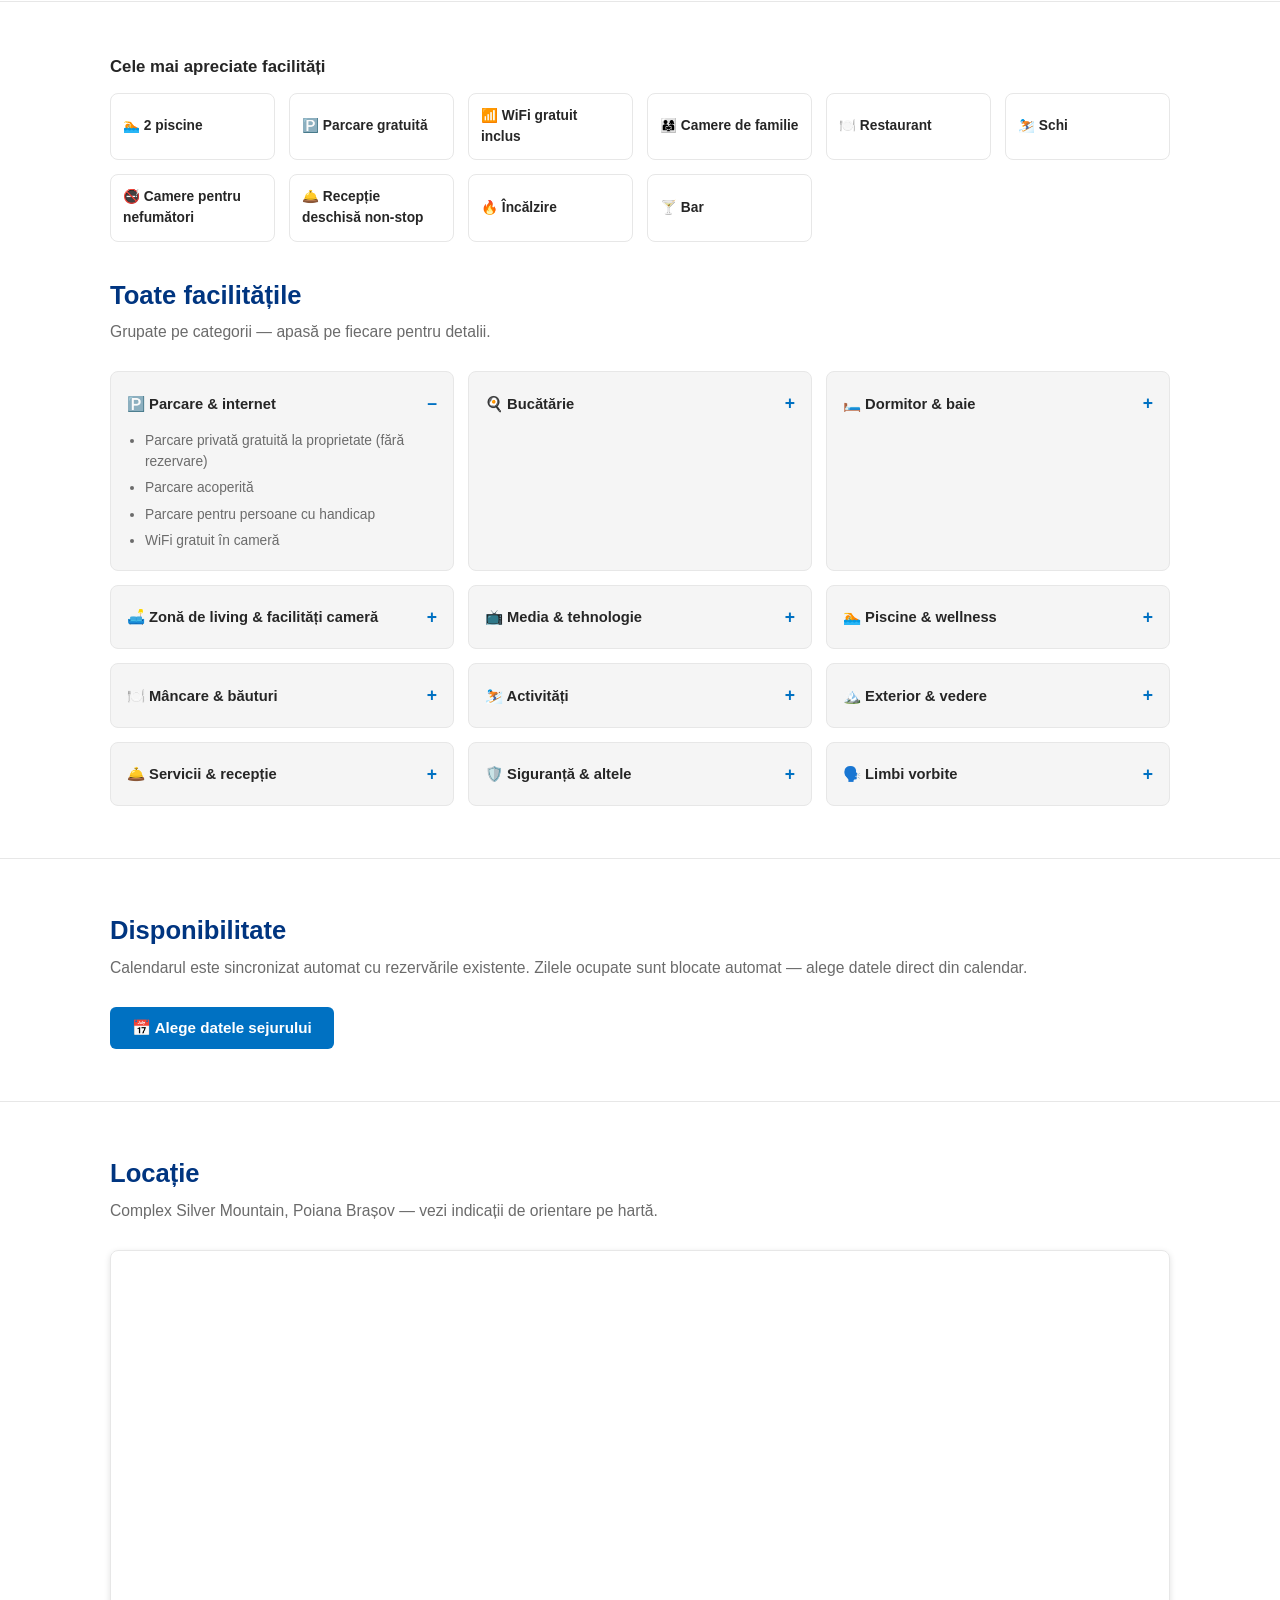
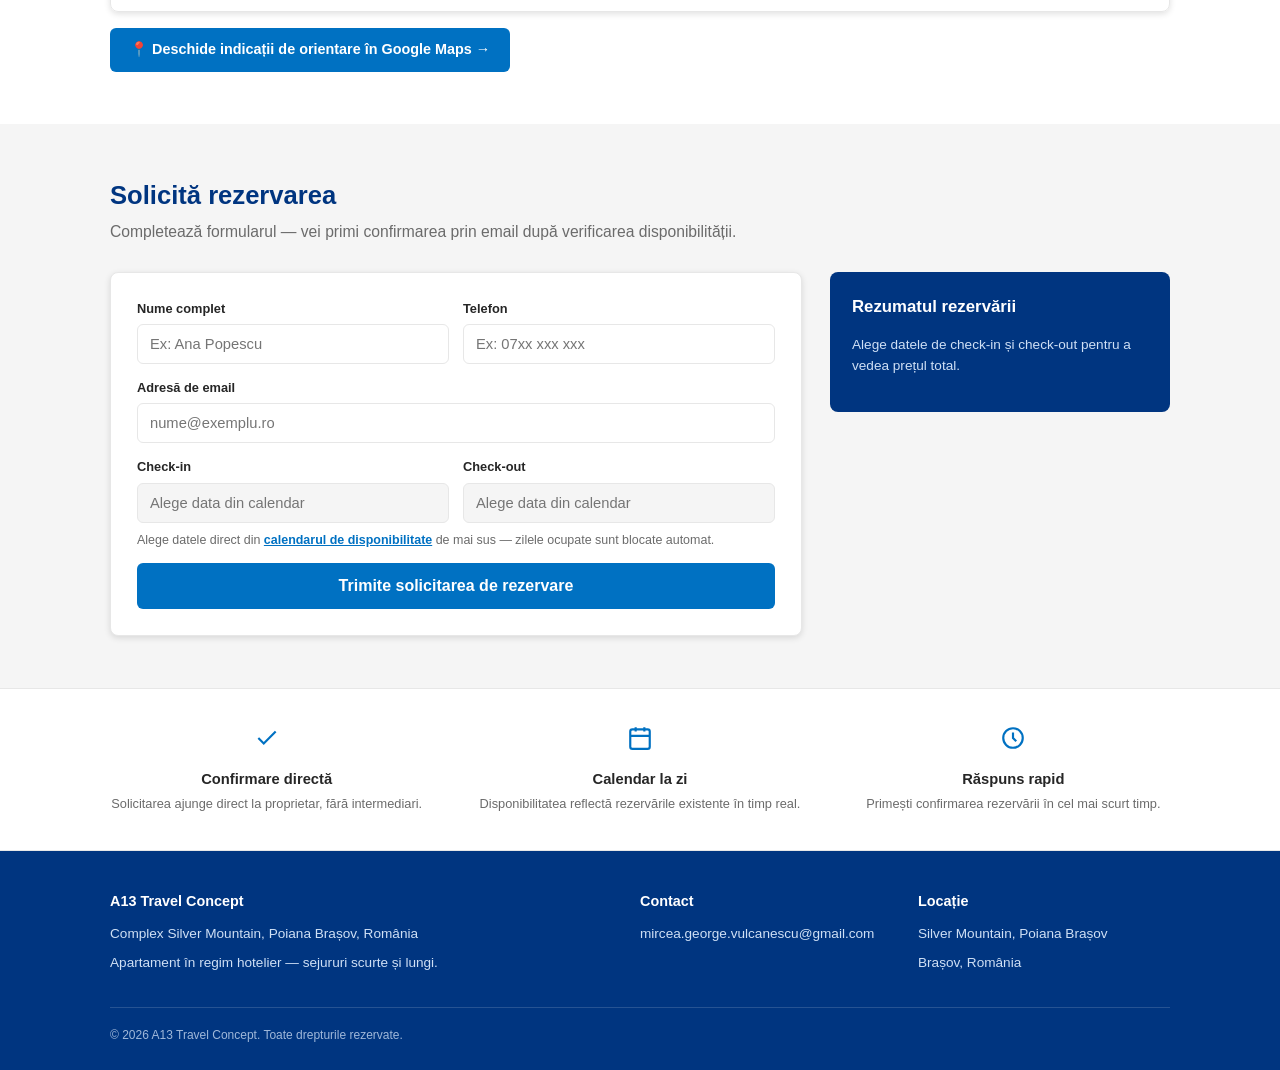
==== commit 0d030471: "Setare noua versiune ca pagina principala" ====
--- a/index.html
+++ b/index.html
@@ -5,10 +5,394 @@
 <meta name="viewport" content="width=device-width, initial-scale=1.0">
 <title>A13 Travel Concept — Cazare Poiana Brașov, Silver Mountain | Rezervări online</title>
 <meta name="description" content="Apartament în regim hotelier la Silver Mountain, Poiana Brașov. 800 RON/noapte, 2 dormitoare cu baie privată, vedere panoramică la munte. Verifică disponibilitatea și rezervă online.">
-<link rel="stylesheet" href="styles.css">
-</head>
-<body>
-
+<style>
+  :root{
+    --blue-dark:#003580;
+    --blue-mid:#0071c2;
+    --blue-hover:#00224f;
+    --yellow:#febb02;
+    --yellow-dark:#e0a800;
+    --bg:#f5f5f5;
+    --white:#ffffff;
+    --ink:#262626;
+    --gray:#6b6b6b;
+    --line:#e7e7e7;
+    --green:#008009;
+    --red:#c94545;
+    --radius:8px;
+    --shadow:0 2px 6px rgba(0,0,0,.12);
+    --shadow-lg:0 8px 24px rgba(0,0,0,.16);
+  }
+  *{box-sizing:border-box;}
+  html{scroll-behavior:smooth;}
+  body{
+    margin:0;
+    font-family:-apple-system,BlinkMacSystemFont,"Segoe UI",Roboto,Helvetica,Arial,sans-serif;
+    color:var(--ink);
+    background:var(--bg);
+    line-height:1.5;
+  }
+  a{color:inherit;text-decoration:none;}
+  img{max-width:100%;display:block;}
+  .wrap{max-width:1100px;margin:0 auto;padding:0 20px;}
+
+  /* HEADER */
+  header{
+    background:var(--blue-dark);
+    color:var(--white);
+    position:sticky;top:0;z-index:50;
+    box-shadow:var(--shadow);
+  }
+  header .wrap{
+    display:flex;align-items:center;justify-content:space-between;
+    padding:14px 20px;
+  }
+  .logo{display:flex;align-items:center;gap:10px;font-weight:800;font-size:1.05rem;letter-spacing:.2px;min-width:0;flex:none;}
+  .logo-mark{
+    width:32px;height:32px;border-radius:8px;
+    background:var(--yellow);color:var(--blue-dark);
+    display:flex;align-items:center;justify-content:center;
+    font-weight:900;font-size:.85rem;flex:none;
+  }
+  .logo-text{white-space:nowrap;}
+  .logo .place{font-weight:400;font-size:.72rem;color:#cfe0f5;display:block;margin-top:1px;white-space:normal;}
+
+  .header-inner{
+    display:flex;align-items:center;justify-content:space-between;
+    padding:12px 20px;gap:14px;
+  }
+  .main-nav{display:none;}
+  @media(min-width:920px){
+    .main-nav{
+      display:flex;gap:22px;flex:1;justify-content:center;
+    }
+    .main-nav a{
+      color:#dbe8fb;font-size:.85rem;font-weight:600;padding:6px 2px;
+      border-bottom:2px solid transparent;
+    }
+    .main-nav a:hover{color:var(--white);border-color:var(--yellow);}
+  }
+
+  .header-right{display:flex;align-items:center;gap:10px;flex:none;}
+  .header-price{
+    display:none;
+    align-items:center;gap:6px;
+    background:rgba(255,255,255,.08);
+    border:1px solid rgba(255,255,255,.25);
+    padding:7px 13px;border-radius:999px;
+    font-size:.8rem;white-space:nowrap;color:#dbe8fb;
+  }
+  .header-price .hp-label{color:#a9c4e6;}
+  .header-price b{color:var(--yellow);font-size:.95rem;}
+  @media(min-width:560px){.header-price{display:flex;}}
+
+  .header-cta{display:none;}
+  @media(min-width:640px){
+    .header-cta{
+      display:inline-block;background:var(--yellow);color:var(--blue-dark);
+      font-weight:700;padding:9px 16px;border-radius:6px;font-size:.85rem;
+    }
+    .header-cta:hover{background:var(--yellow-dark);}
+  }
+
+  .menu-toggle{
+    display:flex;align-items:center;justify-content:center;
+    width:38px;height:38px;border-radius:6px;
+    background:rgba(255,255,255,.08);border:1px solid rgba(255,255,255,.25);
+    color:var(--white);cursor:pointer;flex:none;
+  }
+  @media(min-width:920px){.menu-toggle{display:none;}}
+
+  .mobile-nav{
+    display:none;flex-direction:column;
+    background:var(--blue-hover);
+    border-top:1px solid rgba(255,255,255,.15);
+  }
+  .mobile-nav.open{display:flex;}
+  .mobile-nav a{
+    color:#dbe8fb;font-size:.92rem;font-weight:600;
+    padding:14px 20px;border-bottom:1px solid rgba(255,255,255,.08);
+  }
+  .mobile-nav a:active{background:rgba(255,255,255,.06);}
+  .mobile-nav-cta{
+    color:var(--blue-dark) !important;background:var(--yellow);
+    text-align:center;font-weight:800 !important;margin:12px 20px 16px;
+    border-radius:6px;border-bottom:none !important;
+  }
+
+  /* HERO */
+  .hero{
+    background:linear-gradient(135deg,var(--blue-dark) 0%,#00509e 55%,var(--blue-mid) 100%);
+    color:var(--white);
+    padding:56px 0 90px;
+    position:relative;
+    overflow:hidden;
+  }
+  .hero::after{
+    content:"";position:absolute;inset:0;
+    background:
+      radial-gradient(circle at 15% 20%, rgba(255,255,255,.08) 0, transparent 40%),
+      radial-gradient(circle at 85% 80%, rgba(254,187,2,.10) 0, transparent 45%);
+    pointer-events:none;
+  }
+  .hero .eyebrow{
+    color:var(--yellow);font-weight:700;font-size:.8rem;letter-spacing:1.5px;text-transform:uppercase;
+  }
+  .hero h1{
+    font-size:2.4rem;margin:10px 0 6px;font-weight:800;letter-spacing:-.5px;
+  }
+  .hero p.loc{
+    color:#dbe8fb;font-size:1.02rem;margin:0 0 26px;display:flex;align-items:center;gap:6px;
+  }
+  .hero-badges{display:flex;gap:10px;flex-wrap:wrap;margin-bottom:8px;}
+  .badge{
+    background:rgba(255,255,255,.12);border:1px solid rgba(255,255,255,.28);
+    padding:6px 12px;border-radius:999px;font-size:.8rem;
+  }
+
+  /* SEARCH CARD (floating over hero) */
+  .search-card{
+    background:var(--white);color:var(--ink);
+    border-radius:var(--radius);
+    box-shadow:var(--shadow-lg);
+    padding:18px;
+    margin-top:26px;
+    display:grid;grid-template-columns:1fr 1fr auto;gap:12px;
+    align-items:end;
+  }
+  @media(max-width:680px){.search-card{grid-template-columns:1fr;}}
+  .field label{display:block;font-size:.72rem;font-weight:700;color:var(--gray);text-transform:uppercase;letter-spacing:.4px;margin-bottom:5px;}
+  .field input{
+    width:100%;padding:11px 12px;border:1.5px solid var(--line);border-radius:6px;
+    font-size:.95rem;color:var(--ink);background:var(--white);
+  }
+  .field input:focus{outline:2px solid var(--blue-mid);outline-offset:1px;border-color:var(--blue-mid);}
+  .field input.field-readonly{cursor:pointer;background:var(--white);}
+  .field input.field-readonly::placeholder{color:#9a9a9a;}
+  .search-hint{
+    color:#dbe8fb;font-size:.78rem;margin:10px 2px 0;text-align:center;
+  }
+  @media(min-width:680px){.search-hint{text-align:left;}}
+  .btn-primary{
+    background:var(--blue-mid);color:var(--white);border:none;
+    padding:12px 22px;border-radius:6px;font-weight:700;font-size:.95rem;cursor:pointer;
+    transition:background .15s ease;
+  }
+  .btn-primary:hover{background:var(--blue-hover);}
+  .btn-primary:focus-visible{outline:3px solid var(--yellow);outline-offset:2px;}
+
+  /* SECTIONS */
+  section{padding:52px 0;}
+  .section-title{font-size:1.6rem;font-weight:800;margin:0 0 6px;color:var(--blue-dark);}
+  .section-sub{color:var(--gray);margin:0 0 28px;font-size:.98rem;}
+
+  /* OVERVIEW / GALLERY */
+  .overview-grid{display:grid;grid-template-columns:1.3fr 1fr;gap:28px;}
+  @media(max-width:800px){.overview-grid{grid-template-columns:1fr;}}
+  .gallery{display:grid;grid-template-columns:2fr 1fr;gap:8px;border-radius:var(--radius);overflow:hidden;height:340px;}
+  .gallery-main{
+    grid-row:1/3;
+    background:linear-gradient(135deg,#274b7a,#3f7ec2 60%,#8fc1ee);
+    display:flex;align-items:center;justify-content:center;color:rgba(255,255,255,.85);
+    font-size:.85rem;font-weight:600;text-align:center;padding:16px;
+  }
+  .gallery-sub{
+    background:linear-gradient(135deg,#0e3866,#1f5a94);
+    display:flex;align-items:center;justify-content:center;color:rgba(255,255,255,.8);
+    font-size:.78rem;text-align:center;padding:10px;
+  }
+  .gallery-sub:nth-child(3){background:linear-gradient(135deg,#164a80,#2c73b6);}
+
+  .info-card{
+    background:var(--white);border:1px solid var(--line);border-radius:var(--radius);
+    padding:22px;box-shadow:var(--shadow);
+  }
+  .price-line{
+    display:flex;align-items:baseline;justify-content:space-between;
+    border-bottom:1px solid var(--line);padding-bottom:14px;margin-bottom:14px;
+  }
+  .price-line .amount{font-size:1.9rem;font-weight:800;color:var(--blue-dark);}
+  .price-line .amount span{font-size:.9rem;font-weight:500;color:var(--gray);}
+  .rating-pill{
+    background:var(--blue-dark);color:var(--white);font-weight:800;
+    padding:5px 9px;border-radius:6px;font-size:.85rem;display:inline-block;margin-bottom:8px;
+  }
+  .desc{color:var(--ink);font-size:.95rem;margin:14px 0 0;}
+
+  .facil-subtitle{font-size:1.05rem;margin:34px 0 14px;color:var(--ink);}
+  .amenities{
+    display:grid;grid-template-columns:repeat(auto-fill,minmax(150px,1fr));
+    gap:14px;
+  }
+  .amenity{
+    display:flex;align-items:center;gap:10px;
+    background:var(--white);border:1px solid var(--line);border-radius:8px;
+    padding:12px;font-size:.86rem;font-weight:600;
+  }
+  .amenity svg{flex:none;color:var(--blue-mid);}
+
+  .facil-grid{
+    display:grid;grid-template-columns:repeat(auto-fill,minmax(280px,1fr));
+    gap:14px;
+  }
+  .facil-card{
+    background:var(--bg);border:1px solid var(--line);border-radius:8px;
+    padding:4px 16px;
+  }
+  .facil-card summary{
+    cursor:pointer;padding:14px 0;font-weight:700;font-size:.92rem;
+    list-style:none;display:flex;align-items:center;gap:8px;
+  }
+  .facil-card summary::-webkit-details-marker{display:none;}
+  .facil-card summary::after{
+    content:"+";margin-left:auto;color:var(--blue-mid);font-weight:800;font-size:1.1rem;
+  }
+  .facil-card[open] summary::after{content:"–";}
+  .facil-card ul{
+    margin:0 0 14px;padding-left:18px;color:var(--gray);font-size:.86rem;
+  }
+  .facil-card li{margin-bottom:6px;}
+  .facil-card em{color:var(--yellow-dark);font-style:normal;font-size:.8rem;}
+
+  /* CALENDAR */
+  .calendar-wrap{
+    background:var(--white);border-radius:var(--radius);
+    padding:24px;box-shadow:var(--shadow);
+  }
+  .cal-status{
+    display:flex;align-items:center;gap:8px;font-size:.85rem;color:var(--gray);margin-bottom:18px;
+    padding:10px 12px;background:#f0f5fb;border-radius:6px;border:1px solid #dbe7f5;
+  }
+  .cal-status.error{background:#fdf1f1;border-color:#f3d4d4;color:#8a2c2c;}
+  .cal-status .dot{width:8px;height:8px;border-radius:50%;background:var(--blue-mid);flex:none;}
+  .cal-nav{display:flex;align-items:center;justify-content:space-between;margin-bottom:16px;}
+  .cal-nav button{
+    background:var(--white);border:1.5px solid var(--line);border-radius:6px;
+    width:34px;height:34px;cursor:pointer;font-size:1rem;color:var(--blue-dark);font-weight:700;
+  }
+  .cal-nav button:hover{border-color:var(--blue-mid);}
+  .cal-months{display:grid;grid-template-columns:1fr 1fr;gap:26px;}
+  @media(max-width:720px){.cal-months{grid-template-columns:1fr;}}
+  .cal-month h4{margin:0 0 10px;text-align:center;font-size:1rem;color:var(--blue-dark);text-transform:capitalize;}
+  .cal-grid{display:grid;grid-template-columns:repeat(7,1fr);gap:4px;}
+  .cal-grid .dow{font-size:.68rem;color:var(--gray);text-align:center;font-weight:700;padding-bottom:4px;text-transform:uppercase;}
+  .cal-day{
+    aspect-ratio:1/1;display:flex;align-items:center;justify-content:center;
+    font-size:.82rem;border-radius:6px;cursor:pointer;
+    background:var(--white);border:1px solid transparent;color:var(--ink);
+  }
+  .cal-day.empty{visibility:hidden;cursor:default;}
+  .cal-day.past{color:#c8c8c8;cursor:not-allowed;}
+  .cal-day.booked{
+    background:#fbeaea;color:#c94545;text-decoration:line-through;cursor:not-allowed;
+  }
+  .cal-day.available:hover{border-color:var(--blue-mid);background:#eaf3fc;}
+  .cal-day.selected{background:var(--blue-mid);color:var(--white);font-weight:700;}
+  .cal-day.in-range{background:#cfe6fb;color:var(--blue-dark);}
+  .cal-legend{display:flex;gap:18px;flex-wrap:wrap;margin-top:18px;font-size:.8rem;color:var(--gray);}
+  .cal-legend span{display:flex;align-items:center;gap:6px;}
+  .swatch{width:13px;height:13px;border-radius:3px;display:inline-block;}
+  .swatch.av{background:var(--white);border:1px solid var(--line);}
+  .swatch.bk{background:#fbeaea;border:1px solid #f0c6c6;}
+  .swatch.sel{background:var(--blue-mid);}
+
+  /* BOOKING FORM */
+  .booking-grid{display:grid;grid-template-columns:1fr 340px;gap:28px;align-items:start;}
+  @media(max-width:880px){.booking-grid{grid-template-columns:1fr;}}
+  form.booking-form{
+    background:var(--white);border:1px solid var(--line);border-radius:var(--radius);
+    padding:26px;box-shadow:var(--shadow);
+  }
+  .form-row{display:grid;grid-template-columns:1fr 1fr;gap:14px;margin-bottom:14px;}
+  @media(max-width:500px){.form-row{grid-template-columns:1fr;}}
+  .form-row.full{grid-template-columns:1fr;}
+  .form-field label{display:block;font-size:.8rem;font-weight:700;color:var(--ink);margin-bottom:6px;}
+  .form-field input{
+    width:100%;padding:11px 12px;border:1.5px solid var(--line);border-radius:6px;font-size:.92rem;
+  }
+  .form-field input:focus{outline:2px solid var(--blue-mid);outline-offset:1px;border-color:var(--blue-mid);}
+  .form-field input.field-readonly{cursor:pointer;background:var(--bg);}
+  .hint-link{color:var(--blue-mid);font-weight:700;text-decoration:underline;}
+  .calendar-wrap.pulse{}
+  .form-field small{color:var(--gray);font-size:.75rem;}
+  .hint{font-size:.78rem;color:var(--gray);margin-top:-6px;margin-bottom:14px;}
+  .submit-row{margin-top:6px;}
+  .submit-row button{width:100%;padding:14px;font-size:1rem;}
+  .form-msg{margin-top:12px;font-size:.85rem;padding:10px 12px;border-radius:6px;display:none;}
+  .form-msg.show{display:block;}
+  .form-msg.ok{background:#eaf6ea;color:#1e6b1e;border:1px solid #cbe8cb;}
+  .form-msg.warn{background:#fff8e6;color:#8a6600;border:1px solid #f0dfa8;}
+
+  /* SUMMARY CARD */
+  .summary-card{
+    background:var(--blue-dark);color:var(--white);border-radius:var(--radius);
+    padding:22px;position:sticky;top:86px;
+  }
+  .summary-card h3{margin:0 0 16px;font-size:1.05rem;}
+  .summary-row{display:flex;justify-content:space-between;font-size:.88rem;padding:8px 0;border-bottom:1px solid rgba(255,255,255,.15);}
+  .summary-row.total{border-bottom:none;font-weight:800;font-size:1.1rem;padding-top:14px;color:var(--yellow);}
+  .summary-empty{font-size:.85rem;color:#cfe0f5;}
+
+  /* MAP */
+  .map-embed{
+    position:relative;width:100%;padding-bottom:66%;height:0;
+    border-radius:var(--radius);overflow:hidden;box-shadow:var(--shadow);
+    border:1px solid var(--line);
+  }
+  @media(min-width:640px){.map-embed{padding-bottom:45%;}}
+  @media(min-width:960px){.map-embed{padding-bottom:34%;}}
+  .map-embed iframe{
+    position:absolute;top:0;left:0;width:100%;height:100%;
+  }
+  .map-directions{
+    display:inline-block;margin-top:16px;background:var(--blue-mid);color:var(--white);
+    font-weight:700;font-size:.9rem;padding:11px 20px;border-radius:6px;
+  }
+  .map-directions:hover{background:var(--blue-hover);}
+
+  /* POPUP CALENDAR MODAL */
+  .popup-overlay{
+    display:none;position:fixed;inset:0;z-index:200;
+    background:rgba(9,25,50,.55);
+    align-items:flex-start;justify-content:center;
+    padding:16px;overflow-y:auto;
+  }
+  .popup-overlay.open{display:flex;}
+  .popup-box{
+    background:var(--bg);border-radius:12px;
+    max-width:640px;width:100%;margin:24px 0;
+    box-shadow:var(--shadow-lg);
+    max-height:calc(100vh - 48px);overflow-y:auto;
+  }
+  .popup-head{
+    display:flex;align-items:center;justify-content:space-between;
+    padding:18px 20px;background:var(--blue-dark);color:var(--white);
+    border-radius:12px 12px 0 0;position:sticky;top:0;z-index:1;
+  }
+  .popup-head h3{margin:0;font-size:1.05rem;}
+  .popup-close{
+    background:rgba(255,255,255,.12);border:1px solid rgba(255,255,255,.25);
+    color:var(--white);width:32px;height:32px;border-radius:6px;
+    cursor:pointer;font-size:1rem;line-height:1;
+  }
+  .popup-box .calendar-wrap{box-shadow:none;border-radius:0 0 12px 12px;}
+
+  /* TRUST STRIP */
+  .trust{background:var(--white);border-top:1px solid var(--line);border-bottom:1px solid var(--line);}
+  .trust-grid{display:grid;grid-template-columns:repeat(auto-fit,minmax(200px,1fr));gap:20px;padding:36px 0;}
+  .trust-item{text-align:center;padding:0 10px;}
+  .trust-item svg{color:var(--blue-mid);margin-bottom:10px;}
+  .trust-item h5{margin:0 0 4px;font-size:.92rem;}
+  .trust-item p{margin:0;font-size:.8rem;color:var(--gray);}
+
+  /* FOOTER */
+  footer{background:var(--blue-dark);color:#cfe0f5;padding:40px 0 26px;font-size:.85rem;}
+  .footer-grid{display:grid;grid-template-columns:2fr 1fr 1fr;gap:26px;margin-bottom:26px;}
+  @media(max-width:700px){.footer-grid{grid-template-columns:1fr;}}
+  footer h4{color:var(--white);font-size:.9rem;margin:0 0 12px;}
+  footer .foot-line{margin:0 0 8px;}
+  .foot-bottom{border-top:1px solid rgba(255,255,255,.15);padding-top:18px;font-size:.75rem;color:#9fb8d9;}
+</style>
 </head>
 <body>
 
@@ -422,7 +806,349 @@
   </div>
 </footer>
 
-<script src="script.js"></script>
+<script>
+(function(){
+  "use strict";
+
+  document.getElementById("year").textContent = new Date().getFullYear();
+
+  /* ---------- CONFIG ---------- */
+  var PRICE_PER_NIGHT = 800;
+  var CONTACT_EMAIL = "mircea.george.vulcanescu@gmail.com";
+  var BOOKED_JSON = "booked-dates.json"; // generat periodic de update-calendar.js
+
+  var bookedRanges = []; // [{start:Date, end:Date}] end este exclusiv (ca in ICS)
+  var calStatusEl = document.getElementById("calStatus");
+
+  function setStatus(msg, isError){
+    calStatusEl.innerHTML = '<span class="dot"></span> ' + msg;
+    calStatusEl.className = "cal-status" + (isError ? " error" : "");
+  }
+
+  function loadCalendar(){
+    fetch(BOOKED_JSON, {cache:"no-store"})
+      .then(function(res){
+        if(!res.ok) throw new Error("missing");
+        return res.json();
+      })
+      .then(function(data){
+        bookedRanges = (data.ranges || []).map(function(r){
+          return { start:new Date(r.start), end:new Date(r.end) };
+        });
+        var updated = data.updatedAt ? new Date(data.updatedAt).toLocaleString("ro-RO") : null;
+        setStatus(updated ? "Disponibilitate actualizată: " + updated : "Disponibilitate încărcată.", false);
+        renderCalendar();
+      })
+      .catch(function(){
+        setStatus("Nu am găsit fișierul de disponibilitate. Rulează update-calendar.js pentru a-l genera.", true);
+        renderCalendar();
+      });
+  }
+
+  function isDateBooked(date){
+    for(var i=0;i<bookedRanges.length;i++){
+      var r = bookedRanges[i];
+      if(date >= stripTime(r.start) && date < stripTime(r.end)) return true;
+    }
+    return false;
+  }
+
+  function stripTime(d){ return new Date(d.getFullYear(), d.getMonth(), d.getDate()); }
+
+  /* ---------- CALENDAR RENDER ---------- */
+  var today = stripTime(new Date());
+  var viewYear = today.getFullYear();
+  var viewMonth = today.getMonth(); // luna curenta = prima din cele 2 afisate
+
+  var selection = { checkin:null, checkout:null };
+
+  var MONTH_NAMES = ["ianuarie","februarie","martie","aprilie","mai","iunie","iulie","august","septembrie","octombrie","noiembrie","decembrie"];
+  var DOW = ["L","Ma","Mi","J","V","S","D"];
+
+  function buildMonthEl(year, month){
+    var wrap = document.createElement("div");
+    wrap.className = "cal-month";
+    var h4 = document.createElement("h4");
+    h4.textContent = MONTH_NAMES[month] + " " + year;
+    wrap.appendChild(h4);
+
+    var grid = document.createElement("div");
+    grid.className = "cal-grid";
+    DOW.forEach(function(d){
+      var el = document.createElement("div");
+      el.className = "dow"; el.textContent = d;
+      grid.appendChild(el);
+    });
+
+    var firstDay = new Date(year, month, 1);
+    var startOffset = (firstDay.getDay() + 6) % 7; // Luni = 0
+    var daysInMonth = new Date(year, month+1, 0).getDate();
+
+    for(var i=0;i<startOffset;i++){
+      var empty = document.createElement("div");
+      empty.className = "cal-day empty";
+      grid.appendChild(empty);
+    }
+
+    for(var d2=1; d2<=daysInMonth; d2++){
+      var date = new Date(year, month, d2);
+      var cell = document.createElement("div");
+      cell.className = "cal-day";
+      cell.textContent = d2;
+
+      var past = date < today;
+      var booked = isDateBooked(date);
+
+      if(past){
+        cell.classList.add("past");
+      } else if(booked){
+        cell.classList.add("booked");
+      } else {
+        cell.classList.add("available");
+        cell.addEventListener("click", function(dt){
+          return function(){ handleDayClick(dt); };
+        }(date));
+      }
+
+      if(selection.checkin && sameDay(date, selection.checkin)) cell.classList.add("selected");
+      if(selection.checkout && sameDay(date, selection.checkout)) cell.classList.add("selected");
+      if(selection.checkin && selection.checkout && date > selection.checkin && date < selection.checkout){
+        cell.classList.add("in-range");
+      }
+
+      grid.appendChild(cell);
+    }
+
+    wrap.appendChild(grid);
+    return wrap;
+  }
+
+  function sameDay(a,b){ return a.getFullYear()===b.getFullYear() && a.getMonth()===b.getMonth() && a.getDate()===b.getDate(); }
+
+  function renderCalendar(){
+    var host = document.getElementById("calMonths");
+    host.innerHTML = "";
+    host.appendChild(buildMonthEl(viewYear, viewMonth));
+    var nextM = viewMonth+1, nextY = viewYear;
+    if(nextM > 11){ nextM = 0; nextY++; }
+    host.appendChild(buildMonthEl(nextY, nextM));
+  }
+
+  function hasBookedBetween(a,b){
+    var d = new Date(a);
+    while(d < b){
+      if(isDateBooked(d)) return true;
+      d.setDate(d.getDate()+1);
+    }
+    return false;
+  }
+
+  function handleDayClick(date){
+    if(!selection.checkin || (selection.checkin && selection.checkout)){
+      selection.checkin = date; selection.checkout = null;
+    } else {
+      if(date <= selection.checkin){
+        selection.checkin = date; selection.checkout = null;
+      } else if(hasBookedBetween(selection.checkin, date)){
+        selection.checkin = date; selection.checkout = null;
+      } else {
+        selection.checkout = date;
+      }
+    }
+    syncFormFromSelection();
+    renderCalendar();
+
+    if(selection.checkin && selection.checkout){
+      setTimeout(function(){
+        closePopup();
+        document.getElementById("rezervare").scrollIntoView({behavior:"smooth", block:"start"});
+      }, 450);
+    }
+  }
+
+  document.getElementById("calPrev").addEventListener("click", function(){
+    viewMonth--; if(viewMonth<0){ viewMonth=11; viewYear--; }
+    renderCalendar();
+  });
+  document.getElementById("calNext").addEventListener("click", function(){
+    viewMonth++; if(viewMonth>11){ viewMonth=0; viewYear++; }
+    renderCalendar();
+  });
+
+  /* ---------- FORM SYNC + PRICE (calendarul este singura sursă de adevăr) ---------- */
+  var inCheckin = document.getElementById("fcheckin");
+  var inCheckout = document.getElementById("fcheckout");
+  var quickCheckin = document.getElementById("quickCheckin");
+  var quickCheckout = document.getElementById("quickCheckout");
+  var summaryBody = document.getElementById("summaryBody");
+  var rangeHint = document.getElementById("rangeHint");
+  var calendarWrap = document.querySelector(".calendar-wrap");
+  var popupOverlay = document.getElementById("popupOverlay");
+  var popupClose = document.getElementById("popupClose");
+  var openCalBtn = document.getElementById("openCalBtn");
+
+  function fmtDate(d){
+    return d.toLocaleDateString("ro-RO", { day:"2-digit", month:"short", year:"numeric" });
+  }
+  function toInputValue(d){
+    var mm = (d.getMonth()+1+"").padStart(2,"0");
+    var dd = (d.getDate()+"").padStart(2,"0");
+    return d.getFullYear()+"-"+mm+"-"+dd;
+  }
+
+  function openPopup(){
+    popupOverlay.classList.add("open");
+    document.body.style.overflow = "hidden";
+    renderCalendar();
+  }
+  function closePopup(){
+    popupOverlay.classList.remove("open");
+    document.body.style.overflow = "";
+  }
+
+  [quickCheckin, quickCheckout, inCheckin, inCheckout].forEach(function(el){
+    el.addEventListener("click", openPopup);
+    el.addEventListener("focus", openPopup);
+  });
+  document.getElementById("quickCheckBtn").addEventListener("click", openPopup);
+  openCalBtn.addEventListener("click", openPopup);
+  popupClose.addEventListener("click", closePopup);
+  popupOverlay.addEventListener("click", function(e){
+    if(e.target === popupOverlay) closePopup();
+  });
+  rangeHint.addEventListener("click", function(e){
+    if(e.target.tagName === "A"){ e.preventDefault(); openPopup(); }
+  });
+
+  function syncFormFromSelection(){
+    quickCheckin.value = selection.checkin ? fmtDate(selection.checkin) : "";
+    quickCheckin.dataset.iso = selection.checkin ? toInputValue(selection.checkin) : "";
+    quickCheckout.value = selection.checkout ? fmtDate(selection.checkout) : "";
+    quickCheckout.dataset.iso = selection.checkout ? toInputValue(selection.checkout) : "";
+
+    inCheckin.value = selection.checkin ? fmtDate(selection.checkin) : "";
+    inCheckin.dataset.iso = selection.checkin ? toInputValue(selection.checkin) : "";
+    inCheckout.value = selection.checkout ? fmtDate(selection.checkout) : "";
+    inCheckout.dataset.iso = selection.checkout ? toInputValue(selection.checkout) : "";
+
+    updateSummary();
+  }
+
+  function updateSummary(){
+    var ci = selection.checkin, co = selection.checkout;
+
+    if(!ci || !co || co <= ci){
+      summaryBody.innerHTML = '<p class="summary-empty">Alege datele de check-in și check-out pentru a vedea prețul total.</p>';
+      rangeHint.innerHTML = 'Alege datele direct din <a href="#disponibilitate" class="hint-link">calendarul de disponibilitate</a> de mai sus — zilele ocupate sunt blocate automat.';
+      rangeHint.style.color = "";
+      return;
+    }
+
+    var nights = Math.round((co - ci) / 86400000);
+    var conflict = hasBookedBetween(ci, co);
+
+    var total = nights * PRICE_PER_NIGHT;
+    summaryBody.innerHTML =
+      '<div class="summary-row"><span>Check-in</span><span>' + fmtDate(ci) + '</span></div>' +
+      '<div class="summary-row"><span>Check-out</span><span>' + fmtDate(co) + '</span></div>' +
+      '<div class="summary-row"><span>' + nights + ' nopți × 800 RON</span><span>' + total + ' RON</span></div>' +
+      '<div class="summary-row total"><span>Total</span><span>' + total + ' RON</span></div>';
+
+    if(conflict){
+      rangeHint.textContent = "Atenție: intervalul selectat include zile deja ocupate. Alege alte date.";
+      rangeHint.style.color = "var(--red)";
+    } else {
+      rangeHint.textContent = nights + " nopți selectate — total " + total + " RON.";
+      rangeHint.style.color = "var(--green)";
+    }
+  }
+
+  syncFormFromSelection();
+
+  /* ---------- SUBMIT (mailto) ---------- */
+  document.getElementById("bookingForm").addEventListener("submit", function(e){
+    e.preventDefault();
+    var name = document.getElementById("fname").value.trim();
+    var phone = document.getElementById("fphone").value.trim();
+    var email = document.getElementById("femail").value.trim();
+    var ciDate = selection.checkin, coDate = selection.checkout;
+    var msgEl = document.getElementById("formMsg");
+
+    if(!name || !phone || !email || !ciDate || !coDate){
+      msgEl.textContent = "Completează toate câmpurile și alege datele din calendar pentru a trimite solicitarea.";
+      msgEl.className = "form-msg show warn";
+      return;
+    }
+    if(coDate <= ciDate){
+      msgEl.textContent = "Data de check-out trebuie să fie după data de check-in.";
+      msgEl.className = "form-msg show warn";
+      return;
+    }
+    if(hasBookedBetween(ciDate, coDate)){
+      msgEl.textContent = "Intervalul selectat include zile deja ocupate. Te rugăm alege alte date.";
+      msgEl.className = "form-msg show warn";
+      return;
+    }
+
+    var ci = toInputValue(ciDate), co = toInputValue(coDate);
+    var nights = Math.round((coDate - ciDate) / 86400000);
+    var total = nights * PRICE_PER_NIGHT;
+
+    var subject = "Solicitare rezervare A13 Travel Concept — " + ci + " → " + co;
+    var body =
+      "Solicitare nouă de rezervare — A13 Travel Concept (Silver Mountain, Poiana Brașov)\n\n" +
+      "Nume: " + name + "\n" +
+      "Telefon: " + phone + "\n" +
+      "Email: " + email + "\n\n" +
+      "Check-in: " + ci + "\n" +
+      "Check-out: " + co + "\n" +
+      "Nopți: " + nights + "\n" +
+      "Preț/noapte: " + PRICE_PER_NIGHT + " RON\n" +
+      "Total: " + total + " RON\n";
+
+    var mailto = "mailto:" + CONTACT_EMAIL +
+      "?subject=" + encodeURIComponent(subject) +
+      "&body=" + encodeURIComponent(body);
+
+    window.location.href = mailto;
+
+
+    msgEl.textContent = "Se deschide clientul tău de email cu solicitarea precompletată către " + CONTACT_EMAIL + ". Trimite mesajul pentru a finaliza cererea.";
+    msgEl.className = "form-msg show ok";
+  });
+
+  /* ---------- MOBILE MENU ---------- */
+  var menuToggle = document.getElementById("menuToggle");
+  var mobileNav = document.getElementById("mobileNav");
+  menuToggle.addEventListener("click", function(){
+    var open = mobileNav.classList.toggle("open");
+    menuToggle.setAttribute("aria-expanded", open ? "true" : "false");
+  });
+
+  /* ---------- SMOOTH SCROLL NAV (evita navigarea de pagina la #hash) ---------- */
+  document.querySelectorAll('a[href^="#"]').forEach(function(a){
+    a.addEventListener("click", function(e){
+      var id = a.getAttribute("href").slice(1);
+      var target = document.getElementById(id);
+      if(target){
+        e.preventDefault();
+        e.stopPropagation();
+        if(e.stopImmediatePropagation) e.stopImmediatePropagation();
+        mobileNav.classList.remove("open");
+        menuToggle.setAttribute("aria-expanded", "false");
+        if(id === "disponibilitate"){
+          openPopup();
+          return;
+        }
+        target.scrollIntoView({behavior:"smooth", block:"start"});
+      }
+    }, true);
+  });
+
+  /* ---------- INIT ---------- */
+  loadCalendar();
+})();
+</script>
 
 </body>
 </html>
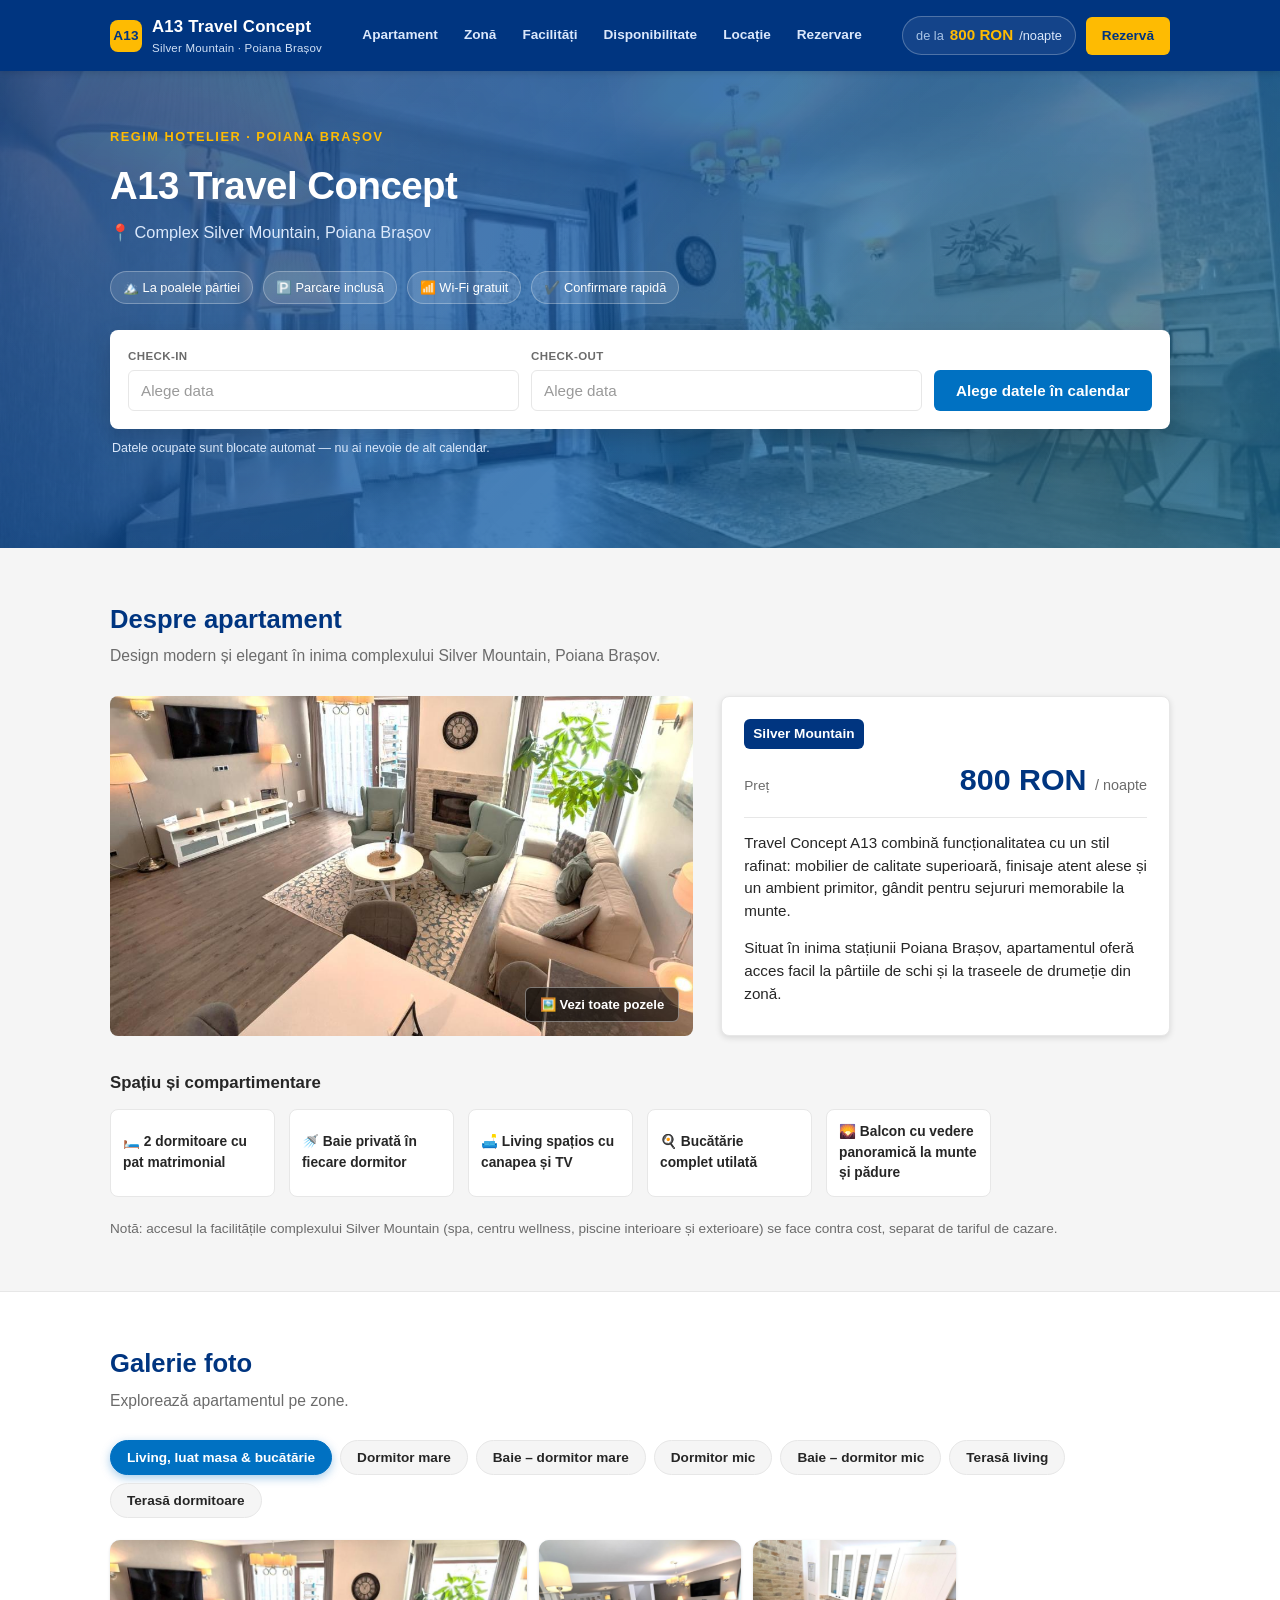
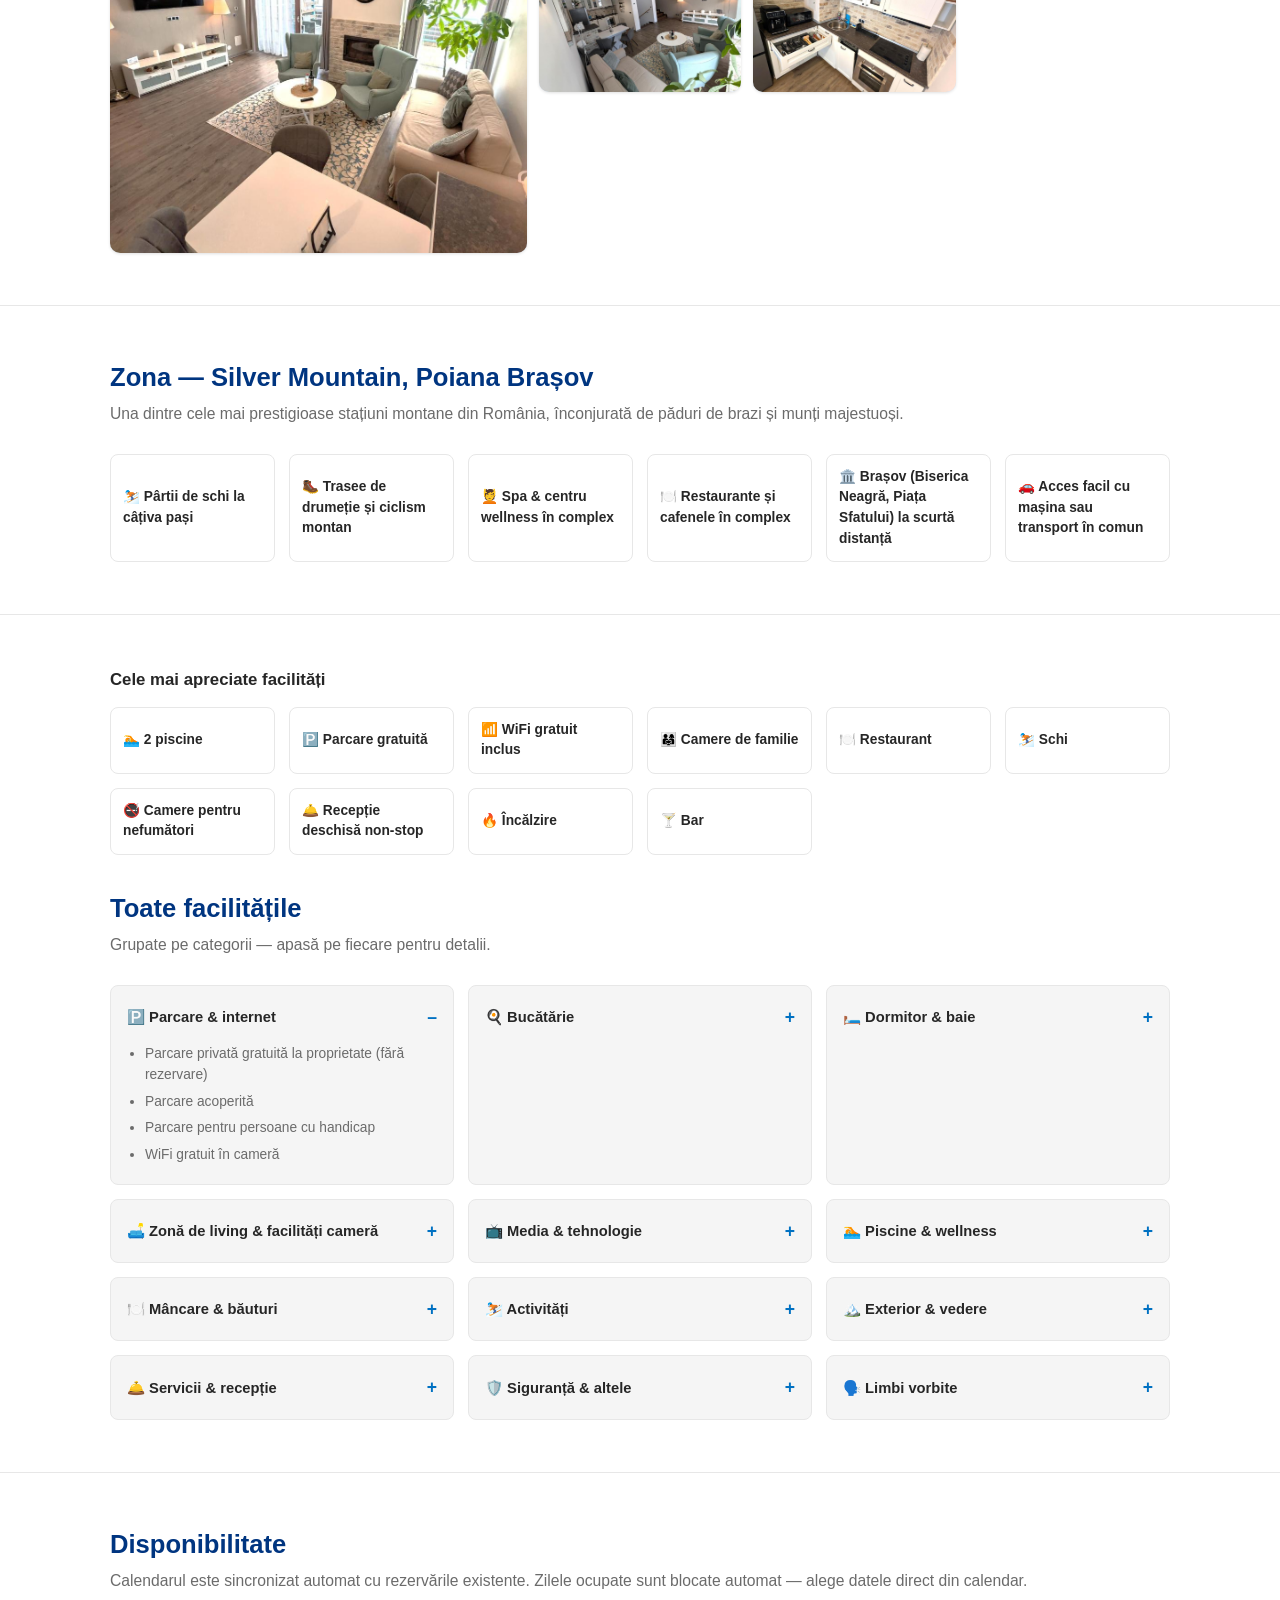
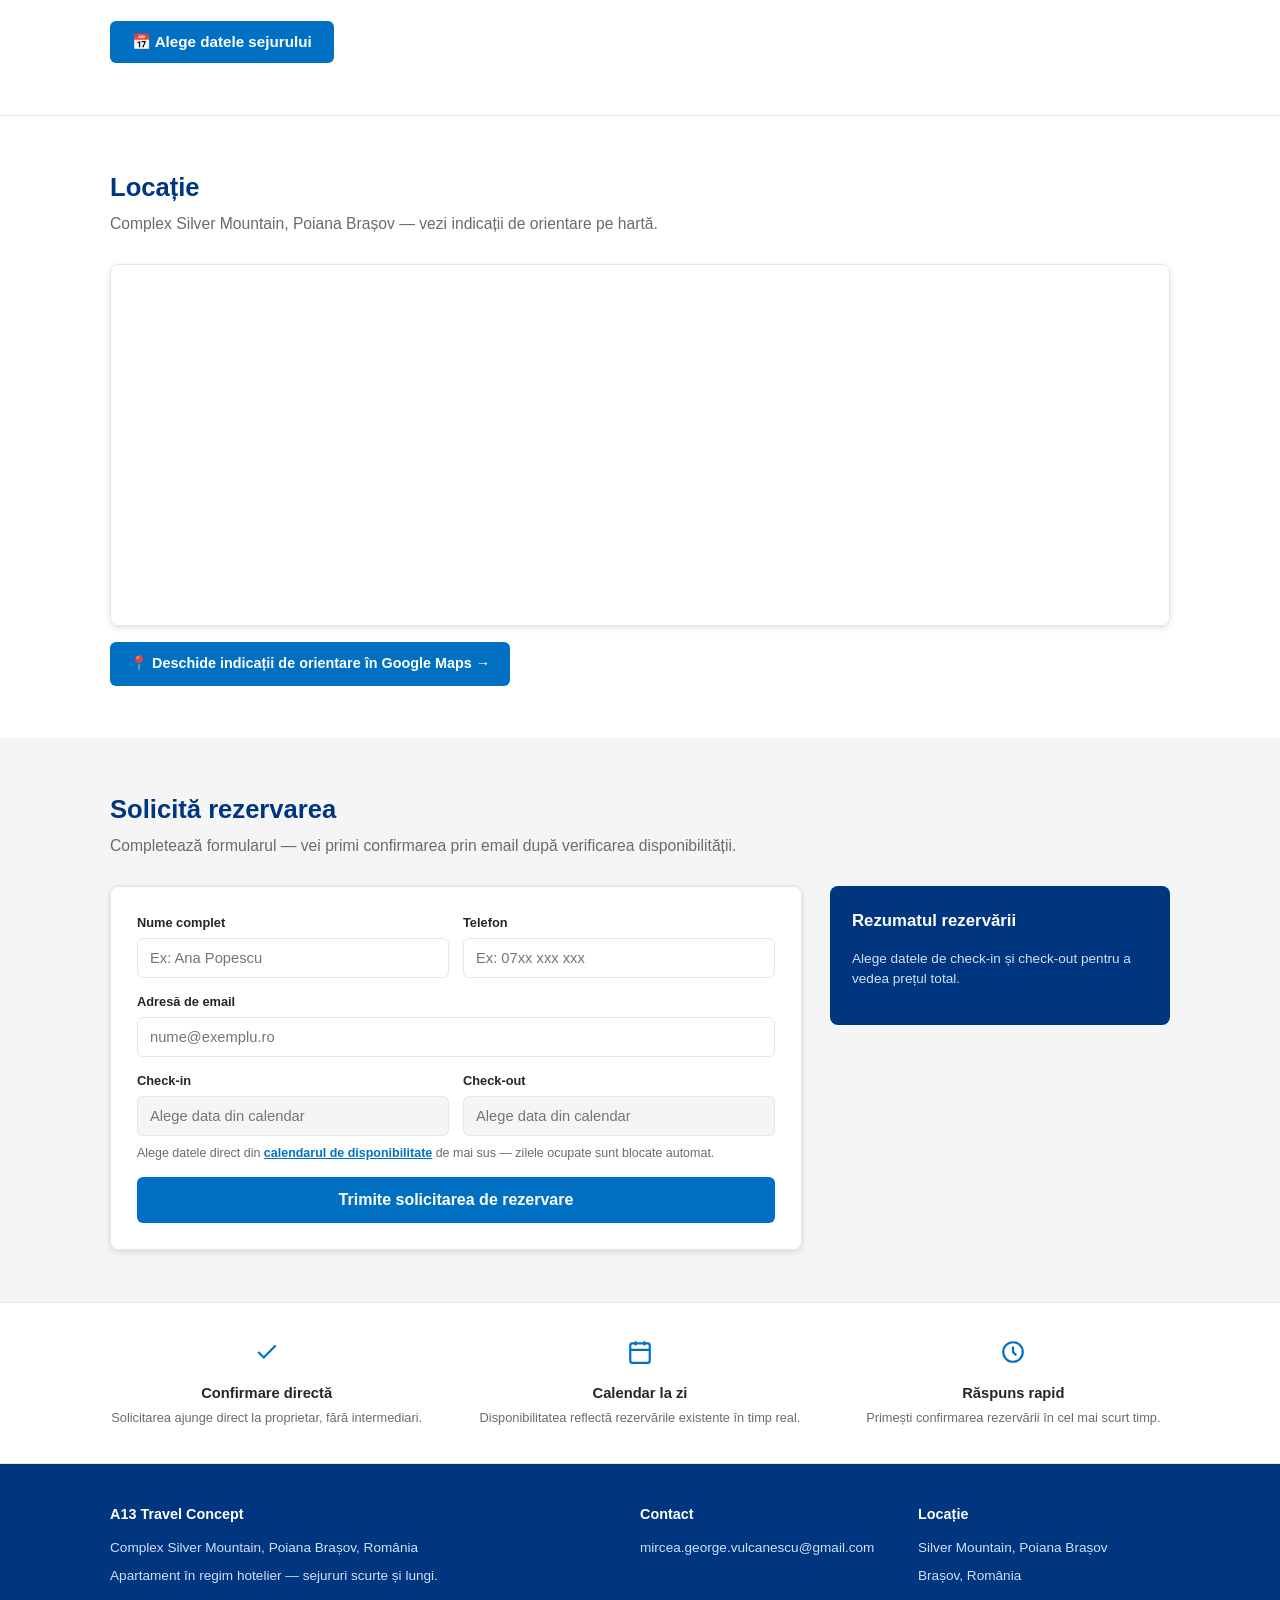
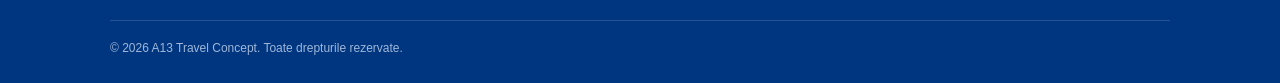
==== commit aa14b85e: "Actualizare site" ====
--- a/index.html
+++ b/index.html
@@ -5,394 +5,10 @@
 <meta name="viewport" content="width=device-width, initial-scale=1.0">
 <title>A13 Travel Concept — Cazare Poiana Brașov, Silver Mountain | Rezervări online</title>
 <meta name="description" content="Apartament în regim hotelier la Silver Mountain, Poiana Brașov. 800 RON/noapte, 2 dormitoare cu baie privată, vedere panoramică la munte. Verifică disponibilitatea și rezervă online.">
-<style>
-  :root{
-    --blue-dark:#003580;
-    --blue-mid:#0071c2;
-    --blue-hover:#00224f;
-    --yellow:#febb02;
-    --yellow-dark:#e0a800;
-    --bg:#f5f5f5;
-    --white:#ffffff;
-    --ink:#262626;
-    --gray:#6b6b6b;
-    --line:#e7e7e7;
-    --green:#008009;
-    --red:#c94545;
-    --radius:8px;
-    --shadow:0 2px 6px rgba(0,0,0,.12);
-    --shadow-lg:0 8px 24px rgba(0,0,0,.16);
-  }
-  *{box-sizing:border-box;}
-  html{scroll-behavior:smooth;}
-  body{
-    margin:0;
-    font-family:-apple-system,BlinkMacSystemFont,"Segoe UI",Roboto,Helvetica,Arial,sans-serif;
-    color:var(--ink);
-    background:var(--bg);
-    line-height:1.5;
-  }
-  a{color:inherit;text-decoration:none;}
-  img{max-width:100%;display:block;}
-  .wrap{max-width:1100px;margin:0 auto;padding:0 20px;}
-
-  /* HEADER */
-  header{
-    background:var(--blue-dark);
-    color:var(--white);
-    position:sticky;top:0;z-index:50;
-    box-shadow:var(--shadow);
-  }
-  header .wrap{
-    display:flex;align-items:center;justify-content:space-between;
-    padding:14px 20px;
-  }
-  .logo{display:flex;align-items:center;gap:10px;font-weight:800;font-size:1.05rem;letter-spacing:.2px;min-width:0;flex:none;}
-  .logo-mark{
-    width:32px;height:32px;border-radius:8px;
-    background:var(--yellow);color:var(--blue-dark);
-    display:flex;align-items:center;justify-content:center;
-    font-weight:900;font-size:.85rem;flex:none;
-  }
-  .logo-text{white-space:nowrap;}
-  .logo .place{font-weight:400;font-size:.72rem;color:#cfe0f5;display:block;margin-top:1px;white-space:normal;}
-
-  .header-inner{
-    display:flex;align-items:center;justify-content:space-between;
-    padding:12px 20px;gap:14px;
-  }
-  .main-nav{display:none;}
-  @media(min-width:920px){
-    .main-nav{
-      display:flex;gap:22px;flex:1;justify-content:center;
-    }
-    .main-nav a{
-      color:#dbe8fb;font-size:.85rem;font-weight:600;padding:6px 2px;
-      border-bottom:2px solid transparent;
-    }
-    .main-nav a:hover{color:var(--white);border-color:var(--yellow);}
-  }
-
-  .header-right{display:flex;align-items:center;gap:10px;flex:none;}
-  .header-price{
-    display:none;
-    align-items:center;gap:6px;
-    background:rgba(255,255,255,.08);
-    border:1px solid rgba(255,255,255,.25);
-    padding:7px 13px;border-radius:999px;
-    font-size:.8rem;white-space:nowrap;color:#dbe8fb;
-  }
-  .header-price .hp-label{color:#a9c4e6;}
-  .header-price b{color:var(--yellow);font-size:.95rem;}
-  @media(min-width:560px){.header-price{display:flex;}}
-
-  .header-cta{display:none;}
-  @media(min-width:640px){
-    .header-cta{
-      display:inline-block;background:var(--yellow);color:var(--blue-dark);
-      font-weight:700;padding:9px 16px;border-radius:6px;font-size:.85rem;
-    }
-    .header-cta:hover{background:var(--yellow-dark);}
-  }
-
-  .menu-toggle{
-    display:flex;align-items:center;justify-content:center;
-    width:38px;height:38px;border-radius:6px;
-    background:rgba(255,255,255,.08);border:1px solid rgba(255,255,255,.25);
-    color:var(--white);cursor:pointer;flex:none;
-  }
-  @media(min-width:920px){.menu-toggle{display:none;}}
-
-  .mobile-nav{
-    display:none;flex-direction:column;
-    background:var(--blue-hover);
-    border-top:1px solid rgba(255,255,255,.15);
-  }
-  .mobile-nav.open{display:flex;}
-  .mobile-nav a{
-    color:#dbe8fb;font-size:.92rem;font-weight:600;
-    padding:14px 20px;border-bottom:1px solid rgba(255,255,255,.08);
-  }
-  .mobile-nav a:active{background:rgba(255,255,255,.06);}
-  .mobile-nav-cta{
-    color:var(--blue-dark) !important;background:var(--yellow);
-    text-align:center;font-weight:800 !important;margin:12px 20px 16px;
-    border-radius:6px;border-bottom:none !important;
-  }
-
-  /* HERO */
-  .hero{
-    background:linear-gradient(135deg,var(--blue-dark) 0%,#00509e 55%,var(--blue-mid) 100%);
-    color:var(--white);
-    padding:56px 0 90px;
-    position:relative;
-    overflow:hidden;
-  }
-  .hero::after{
-    content:"";position:absolute;inset:0;
-    background:
-      radial-gradient(circle at 15% 20%, rgba(255,255,255,.08) 0, transparent 40%),
-      radial-gradient(circle at 85% 80%, rgba(254,187,2,.10) 0, transparent 45%);
-    pointer-events:none;
-  }
-  .hero .eyebrow{
-    color:var(--yellow);font-weight:700;font-size:.8rem;letter-spacing:1.5px;text-transform:uppercase;
-  }
-  .hero h1{
-    font-size:2.4rem;margin:10px 0 6px;font-weight:800;letter-spacing:-.5px;
-  }
-  .hero p.loc{
-    color:#dbe8fb;font-size:1.02rem;margin:0 0 26px;display:flex;align-items:center;gap:6px;
-  }
-  .hero-badges{display:flex;gap:10px;flex-wrap:wrap;margin-bottom:8px;}
-  .badge{
-    background:rgba(255,255,255,.12);border:1px solid rgba(255,255,255,.28);
-    padding:6px 12px;border-radius:999px;font-size:.8rem;
-  }
-
-  /* SEARCH CARD (floating over hero) */
-  .search-card{
-    background:var(--white);color:var(--ink);
-    border-radius:var(--radius);
-    box-shadow:var(--shadow-lg);
-    padding:18px;
-    margin-top:26px;
-    display:grid;grid-template-columns:1fr 1fr auto;gap:12px;
-    align-items:end;
-  }
-  @media(max-width:680px){.search-card{grid-template-columns:1fr;}}
-  .field label{display:block;font-size:.72rem;font-weight:700;color:var(--gray);text-transform:uppercase;letter-spacing:.4px;margin-bottom:5px;}
-  .field input{
-    width:100%;padding:11px 12px;border:1.5px solid var(--line);border-radius:6px;
-    font-size:.95rem;color:var(--ink);background:var(--white);
-  }
-  .field input:focus{outline:2px solid var(--blue-mid);outline-offset:1px;border-color:var(--blue-mid);}
-  .field input.field-readonly{cursor:pointer;background:var(--white);}
-  .field input.field-readonly::placeholder{color:#9a9a9a;}
-  .search-hint{
-    color:#dbe8fb;font-size:.78rem;margin:10px 2px 0;text-align:center;
-  }
-  @media(min-width:680px){.search-hint{text-align:left;}}
-  .btn-primary{
-    background:var(--blue-mid);color:var(--white);border:none;
-    padding:12px 22px;border-radius:6px;font-weight:700;font-size:.95rem;cursor:pointer;
-    transition:background .15s ease;
-  }
-  .btn-primary:hover{background:var(--blue-hover);}
-  .btn-primary:focus-visible{outline:3px solid var(--yellow);outline-offset:2px;}
-
-  /* SECTIONS */
-  section{padding:52px 0;}
-  .section-title{font-size:1.6rem;font-weight:800;margin:0 0 6px;color:var(--blue-dark);}
-  .section-sub{color:var(--gray);margin:0 0 28px;font-size:.98rem;}
-
-  /* OVERVIEW / GALLERY */
-  .overview-grid{display:grid;grid-template-columns:1.3fr 1fr;gap:28px;}
-  @media(max-width:800px){.overview-grid{grid-template-columns:1fr;}}
-  .gallery{display:grid;grid-template-columns:2fr 1fr;gap:8px;border-radius:var(--radius);overflow:hidden;height:340px;}
-  .gallery-main{
-    grid-row:1/3;
-    background:linear-gradient(135deg,#274b7a,#3f7ec2 60%,#8fc1ee);
-    display:flex;align-items:center;justify-content:center;color:rgba(255,255,255,.85);
-    font-size:.85rem;font-weight:600;text-align:center;padding:16px;
-  }
-  .gallery-sub{
-    background:linear-gradient(135deg,#0e3866,#1f5a94);
-    display:flex;align-items:center;justify-content:center;color:rgba(255,255,255,.8);
-    font-size:.78rem;text-align:center;padding:10px;
-  }
-  .gallery-sub:nth-child(3){background:linear-gradient(135deg,#164a80,#2c73b6);}
-
-  .info-card{
-    background:var(--white);border:1px solid var(--line);border-radius:var(--radius);
-    padding:22px;box-shadow:var(--shadow);
-  }
-  .price-line{
-    display:flex;align-items:baseline;justify-content:space-between;
-    border-bottom:1px solid var(--line);padding-bottom:14px;margin-bottom:14px;
-  }
-  .price-line .amount{font-size:1.9rem;font-weight:800;color:var(--blue-dark);}
-  .price-line .amount span{font-size:.9rem;font-weight:500;color:var(--gray);}
-  .rating-pill{
-    background:var(--blue-dark);color:var(--white);font-weight:800;
-    padding:5px 9px;border-radius:6px;font-size:.85rem;display:inline-block;margin-bottom:8px;
-  }
-  .desc{color:var(--ink);font-size:.95rem;margin:14px 0 0;}
-
-  .facil-subtitle{font-size:1.05rem;margin:34px 0 14px;color:var(--ink);}
-  .amenities{
-    display:grid;grid-template-columns:repeat(auto-fill,minmax(150px,1fr));
-    gap:14px;
-  }
-  .amenity{
-    display:flex;align-items:center;gap:10px;
-    background:var(--white);border:1px solid var(--line);border-radius:8px;
-    padding:12px;font-size:.86rem;font-weight:600;
-  }
-  .amenity svg{flex:none;color:var(--blue-mid);}
-
-  .facil-grid{
-    display:grid;grid-template-columns:repeat(auto-fill,minmax(280px,1fr));
-    gap:14px;
-  }
-  .facil-card{
-    background:var(--bg);border:1px solid var(--line);border-radius:8px;
-    padding:4px 16px;
-  }
-  .facil-card summary{
-    cursor:pointer;padding:14px 0;font-weight:700;font-size:.92rem;
-    list-style:none;display:flex;align-items:center;gap:8px;
-  }
-  .facil-card summary::-webkit-details-marker{display:none;}
-  .facil-card summary::after{
-    content:"+";margin-left:auto;color:var(--blue-mid);font-weight:800;font-size:1.1rem;
-  }
-  .facil-card[open] summary::after{content:"–";}
-  .facil-card ul{
-    margin:0 0 14px;padding-left:18px;color:var(--gray);font-size:.86rem;
-  }
-  .facil-card li{margin-bottom:6px;}
-  .facil-card em{color:var(--yellow-dark);font-style:normal;font-size:.8rem;}
-
-  /* CALENDAR */
-  .calendar-wrap{
-    background:var(--white);border-radius:var(--radius);
-    padding:24px;box-shadow:var(--shadow);
-  }
-  .cal-status{
-    display:flex;align-items:center;gap:8px;font-size:.85rem;color:var(--gray);margin-bottom:18px;
-    padding:10px 12px;background:#f0f5fb;border-radius:6px;border:1px solid #dbe7f5;
-  }
-  .cal-status.error{background:#fdf1f1;border-color:#f3d4d4;color:#8a2c2c;}
-  .cal-status .dot{width:8px;height:8px;border-radius:50%;background:var(--blue-mid);flex:none;}
-  .cal-nav{display:flex;align-items:center;justify-content:space-between;margin-bottom:16px;}
-  .cal-nav button{
-    background:var(--white);border:1.5px solid var(--line);border-radius:6px;
-    width:34px;height:34px;cursor:pointer;font-size:1rem;color:var(--blue-dark);font-weight:700;
-  }
-  .cal-nav button:hover{border-color:var(--blue-mid);}
-  .cal-months{display:grid;grid-template-columns:1fr 1fr;gap:26px;}
-  @media(max-width:720px){.cal-months{grid-template-columns:1fr;}}
-  .cal-month h4{margin:0 0 10px;text-align:center;font-size:1rem;color:var(--blue-dark);text-transform:capitalize;}
-  .cal-grid{display:grid;grid-template-columns:repeat(7,1fr);gap:4px;}
-  .cal-grid .dow{font-size:.68rem;color:var(--gray);text-align:center;font-weight:700;padding-bottom:4px;text-transform:uppercase;}
-  .cal-day{
-    aspect-ratio:1/1;display:flex;align-items:center;justify-content:center;
-    font-size:.82rem;border-radius:6px;cursor:pointer;
-    background:var(--white);border:1px solid transparent;color:var(--ink);
-  }
-  .cal-day.empty{visibility:hidden;cursor:default;}
-  .cal-day.past{color:#c8c8c8;cursor:not-allowed;}
-  .cal-day.booked{
-    background:#fbeaea;color:#c94545;text-decoration:line-through;cursor:not-allowed;
-  }
-  .cal-day.available:hover{border-color:var(--blue-mid);background:#eaf3fc;}
-  .cal-day.selected{background:var(--blue-mid);color:var(--white);font-weight:700;}
-  .cal-day.in-range{background:#cfe6fb;color:var(--blue-dark);}
-  .cal-legend{display:flex;gap:18px;flex-wrap:wrap;margin-top:18px;font-size:.8rem;color:var(--gray);}
-  .cal-legend span{display:flex;align-items:center;gap:6px;}
-  .swatch{width:13px;height:13px;border-radius:3px;display:inline-block;}
-  .swatch.av{background:var(--white);border:1px solid var(--line);}
-  .swatch.bk{background:#fbeaea;border:1px solid #f0c6c6;}
-  .swatch.sel{background:var(--blue-mid);}
-
-  /* BOOKING FORM */
-  .booking-grid{display:grid;grid-template-columns:1fr 340px;gap:28px;align-items:start;}
-  @media(max-width:880px){.booking-grid{grid-template-columns:1fr;}}
-  form.booking-form{
-    background:var(--white);border:1px solid var(--line);border-radius:var(--radius);
-    padding:26px;box-shadow:var(--shadow);
-  }
-  .form-row{display:grid;grid-template-columns:1fr 1fr;gap:14px;margin-bottom:14px;}
-  @media(max-width:500px){.form-row{grid-template-columns:1fr;}}
-  .form-row.full{grid-template-columns:1fr;}
-  .form-field label{display:block;font-size:.8rem;font-weight:700;color:var(--ink);margin-bottom:6px;}
-  .form-field input{
-    width:100%;padding:11px 12px;border:1.5px solid var(--line);border-radius:6px;font-size:.92rem;
-  }
-  .form-field input:focus{outline:2px solid var(--blue-mid);outline-offset:1px;border-color:var(--blue-mid);}
-  .form-field input.field-readonly{cursor:pointer;background:var(--bg);}
-  .hint-link{color:var(--blue-mid);font-weight:700;text-decoration:underline;}
-  .calendar-wrap.pulse{}
-  .form-field small{color:var(--gray);font-size:.75rem;}
-  .hint{font-size:.78rem;color:var(--gray);margin-top:-6px;margin-bottom:14px;}
-  .submit-row{margin-top:6px;}
-  .submit-row button{width:100%;padding:14px;font-size:1rem;}
-  .form-msg{margin-top:12px;font-size:.85rem;padding:10px 12px;border-radius:6px;display:none;}
-  .form-msg.show{display:block;}
-  .form-msg.ok{background:#eaf6ea;color:#1e6b1e;border:1px solid #cbe8cb;}
-  .form-msg.warn{background:#fff8e6;color:#8a6600;border:1px solid #f0dfa8;}
-
-  /* SUMMARY CARD */
-  .summary-card{
-    background:var(--blue-dark);color:var(--white);border-radius:var(--radius);
-    padding:22px;position:sticky;top:86px;
-  }
-  .summary-card h3{margin:0 0 16px;font-size:1.05rem;}
-  .summary-row{display:flex;justify-content:space-between;font-size:.88rem;padding:8px 0;border-bottom:1px solid rgba(255,255,255,.15);}
-  .summary-row.total{border-bottom:none;font-weight:800;font-size:1.1rem;padding-top:14px;color:var(--yellow);}
-  .summary-empty{font-size:.85rem;color:#cfe0f5;}
-
-  /* MAP */
-  .map-embed{
-    position:relative;width:100%;padding-bottom:66%;height:0;
-    border-radius:var(--radius);overflow:hidden;box-shadow:var(--shadow);
-    border:1px solid var(--line);
-  }
-  @media(min-width:640px){.map-embed{padding-bottom:45%;}}
-  @media(min-width:960px){.map-embed{padding-bottom:34%;}}
-  .map-embed iframe{
-    position:absolute;top:0;left:0;width:100%;height:100%;
-  }
-  .map-directions{
-    display:inline-block;margin-top:16px;background:var(--blue-mid);color:var(--white);
-    font-weight:700;font-size:.9rem;padding:11px 20px;border-radius:6px;
-  }
-  .map-directions:hover{background:var(--blue-hover);}
-
-  /* POPUP CALENDAR MODAL */
-  .popup-overlay{
-    display:none;position:fixed;inset:0;z-index:200;
-    background:rgba(9,25,50,.55);
-    align-items:flex-start;justify-content:center;
-    padding:16px;overflow-y:auto;
-  }
-  .popup-overlay.open{display:flex;}
-  .popup-box{
-    background:var(--bg);border-radius:12px;
-    max-width:640px;width:100%;margin:24px 0;
-    box-shadow:var(--shadow-lg);
-    max-height:calc(100vh - 48px);overflow-y:auto;
-  }
-  .popup-head{
-    display:flex;align-items:center;justify-content:space-between;
-    padding:18px 20px;background:var(--blue-dark);color:var(--white);
-    border-radius:12px 12px 0 0;position:sticky;top:0;z-index:1;
-  }
-  .popup-head h3{margin:0;font-size:1.05rem;}
-  .popup-close{
-    background:rgba(255,255,255,.12);border:1px solid rgba(255,255,255,.25);
-    color:var(--white);width:32px;height:32px;border-radius:6px;
-    cursor:pointer;font-size:1rem;line-height:1;
-  }
-  .popup-box .calendar-wrap{box-shadow:none;border-radius:0 0 12px 12px;}
-
-  /* TRUST STRIP */
-  .trust{background:var(--white);border-top:1px solid var(--line);border-bottom:1px solid var(--line);}
-  .trust-grid{display:grid;grid-template-columns:repeat(auto-fit,minmax(200px,1fr));gap:20px;padding:36px 0;}
-  .trust-item{text-align:center;padding:0 10px;}
-  .trust-item svg{color:var(--blue-mid);margin-bottom:10px;}
-  .trust-item h5{margin:0 0 4px;font-size:.92rem;}
-  .trust-item p{margin:0;font-size:.8rem;color:var(--gray);}
-
-  /* FOOTER */
-  footer{background:var(--blue-dark);color:#cfe0f5;padding:40px 0 26px;font-size:.85rem;}
-  .footer-grid{display:grid;grid-template-columns:2fr 1fr 1fr;gap:26px;margin-bottom:26px;}
-  @media(max-width:700px){.footer-grid{grid-template-columns:1fr;}}
-  footer h4{color:var(--white);font-size:.9rem;margin:0 0 12px;}
-  footer .foot-line{margin:0 0 8px;}
-  .foot-bottom{border-top:1px solid rgba(255,255,255,.15);padding-top:18px;font-size:.75rem;color:#9fb8d9;}
-</style>
+<link rel="stylesheet" href="styles.css">
+</head>
+<body>
+
 </head>
 <body>
 
@@ -432,6 +48,7 @@
 </header>
 
 <section class="hero">
+  <div class="hero-photo" id="heroPhoto"></div>
   <div class="wrap">
     <div class="eyebrow">Regim hotelier · Poiana Brașov</div>
     <h1>A13 Travel Concept</h1>
@@ -464,10 +81,10 @@
     <p class="section-sub">Design modern și elegant în inima complexului Silver Mountain, Poiana Brașov.</p>
 
     <div class="overview-grid">
-      <div class="gallery">
-        <div class="gallery-main">Fotografie principală apartament<br>(adaugă poza ta aici)</div>
-        <div class="gallery-sub">Living spațios</div>
-        <div class="gallery-sub">Balcon cu vedere panoramică</div>
+      <div class="gallery-hero" id="galleryHero">
+        <img src="images/living/1.jpg" alt="A13 Travel Concept" onerror="this.onerror=null;this.style.display='none';this.nextElementSibling.style.display='flex';">
+        <div class="gallery-hero-fallback">Fotografie principală<br><small>images/living/1.jpg</small></div>
+        <button type="button" class="gallery-hero-btn" id="openGalleryBtn">🖼️ Vezi toate pozele</button>
       </div>
 
       <div class="info-card">
@@ -501,6 +118,31 @@
     </p>
   </div>
 </section>
+
+<section id="galerie" style="background:var(--white);border-top:1px solid var(--line);">
+  <div class="wrap">
+    <h2 class="section-title">Galerie foto</h2>
+    <p class="section-sub">Explorează apartamentul pe zone.</p>
+
+    <div class="gal-tabs" id="galTabs"></div>
+    <div class="gal-grid" id="galGrid"></div>
+  </div>
+</section>
+
+<div class="popup-overlay" id="lightbox">
+  <div class="lightbox-box">
+    <div class="popup-head">
+      <h3 id="lightboxTitle">Galerie</h3>
+      <button type="button" class="popup-close" id="lightboxClose" aria-label="Închide">✕</button>
+    </div>
+    <div class="lightbox-body">
+      <button type="button" class="lightbox-nav prev" id="lightboxPrev" aria-label="Poza anterioară">‹</button>
+      <img id="lightboxImg" src="" alt="">
+      <button type="button" class="lightbox-nav next" id="lightboxNext" aria-label="Poza următoare">›</button>
+    </div>
+    <div class="lightbox-counter" id="lightboxCounter"></div>
+  </div>
+</div>
 
 <section id="zona" style="background:var(--white);border-top:1px solid var(--line);">
   <div class="wrap">
@@ -806,349 +448,7 @@
   </div>
 </footer>
 
-<script>
-(function(){
-  "use strict";
-
-  document.getElementById("year").textContent = new Date().getFullYear();
-
-  /* ---------- CONFIG ---------- */
-  var PRICE_PER_NIGHT = 800;
-  var CONTACT_EMAIL = "mircea.george.vulcanescu@gmail.com";
-  var BOOKED_JSON = "booked-dates.json"; // generat periodic de update-calendar.js
-
-  var bookedRanges = []; // [{start:Date, end:Date}] end este exclusiv (ca in ICS)
-  var calStatusEl = document.getElementById("calStatus");
-
-  function setStatus(msg, isError){
-    calStatusEl.innerHTML = '<span class="dot"></span> ' + msg;
-    calStatusEl.className = "cal-status" + (isError ? " error" : "");
-  }
-
-  function loadCalendar(){
-    fetch(BOOKED_JSON, {cache:"no-store"})
-      .then(function(res){
-        if(!res.ok) throw new Error("missing");
-        return res.json();
-      })
-      .then(function(data){
-        bookedRanges = (data.ranges || []).map(function(r){
-          return { start:new Date(r.start), end:new Date(r.end) };
-        });
-        var updated = data.updatedAt ? new Date(data.updatedAt).toLocaleString("ro-RO") : null;
-        setStatus(updated ? "Disponibilitate actualizată: " + updated : "Disponibilitate încărcată.", false);
-        renderCalendar();
-      })
-      .catch(function(){
-        setStatus("Nu am găsit fișierul de disponibilitate. Rulează update-calendar.js pentru a-l genera.", true);
-        renderCalendar();
-      });
-  }
-
-  function isDateBooked(date){
-    for(var i=0;i<bookedRanges.length;i++){
-      var r = bookedRanges[i];
-      if(date >= stripTime(r.start) && date < stripTime(r.end)) return true;
-    }
-    return false;
-  }
-
-  function stripTime(d){ return new Date(d.getFullYear(), d.getMonth(), d.getDate()); }
-
-  /* ---------- CALENDAR RENDER ---------- */
-  var today = stripTime(new Date());
-  var viewYear = today.getFullYear();
-  var viewMonth = today.getMonth(); // luna curenta = prima din cele 2 afisate
-
-  var selection = { checkin:null, checkout:null };
-
-  var MONTH_NAMES = ["ianuarie","februarie","martie","aprilie","mai","iunie","iulie","august","septembrie","octombrie","noiembrie","decembrie"];
-  var DOW = ["L","Ma","Mi","J","V","S","D"];
-
-  function buildMonthEl(year, month){
-    var wrap = document.createElement("div");
-    wrap.className = "cal-month";
-    var h4 = document.createElement("h4");
-    h4.textContent = MONTH_NAMES[month] + " " + year;
-    wrap.appendChild(h4);
-
-    var grid = document.createElement("div");
-    grid.className = "cal-grid";
-    DOW.forEach(function(d){
-      var el = document.createElement("div");
-      el.className = "dow"; el.textContent = d;
-      grid.appendChild(el);
-    });
-
-    var firstDay = new Date(year, month, 1);
-    var startOffset = (firstDay.getDay() + 6) % 7; // Luni = 0
-    var daysInMonth = new Date(year, month+1, 0).getDate();
-
-    for(var i=0;i<startOffset;i++){
-      var empty = document.createElement("div");
-      empty.className = "cal-day empty";
-      grid.appendChild(empty);
-    }
-
-    for(var d2=1; d2<=daysInMonth; d2++){
-      var date = new Date(year, month, d2);
-      var cell = document.createElement("div");
-      cell.className = "cal-day";
-      cell.textContent = d2;
-
-      var past = date < today;
-      var booked = isDateBooked(date);
-
-      if(past){
-        cell.classList.add("past");
-      } else if(booked){
-        cell.classList.add("booked");
-      } else {
-        cell.classList.add("available");
-        cell.addEventListener("click", function(dt){
-          return function(){ handleDayClick(dt); };
-        }(date));
-      }
-
-      if(selection.checkin && sameDay(date, selection.checkin)) cell.classList.add("selected");
-      if(selection.checkout && sameDay(date, selection.checkout)) cell.classList.add("selected");
-      if(selection.checkin && selection.checkout && date > selection.checkin && date < selection.checkout){
-        cell.classList.add("in-range");
-      }
-
-      grid.appendChild(cell);
-    }
-
-    wrap.appendChild(grid);
-    return wrap;
-  }
-
-  function sameDay(a,b){ return a.getFullYear()===b.getFullYear() && a.getMonth()===b.getMonth() && a.getDate()===b.getDate(); }
-
-  function renderCalendar(){
-    var host = document.getElementById("calMonths");
-    host.innerHTML = "";
-    host.appendChild(buildMonthEl(viewYear, viewMonth));
-    var nextM = viewMonth+1, nextY = viewYear;
-    if(nextM > 11){ nextM = 0; nextY++; }
-    host.appendChild(buildMonthEl(nextY, nextM));
-  }
-
-  function hasBookedBetween(a,b){
-    var d = new Date(a);
-    while(d < b){
-      if(isDateBooked(d)) return true;
-      d.setDate(d.getDate()+1);
-    }
-    return false;
-  }
-
-  function handleDayClick(date){
-    if(!selection.checkin || (selection.checkin && selection.checkout)){
-      selection.checkin = date; selection.checkout = null;
-    } else {
-      if(date <= selection.checkin){
-        selection.checkin = date; selection.checkout = null;
-      } else if(hasBookedBetween(selection.checkin, date)){
-        selection.checkin = date; selection.checkout = null;
-      } else {
-        selection.checkout = date;
-      }
-    }
-    syncFormFromSelection();
-    renderCalendar();
-
-    if(selection.checkin && selection.checkout){
-      setTimeout(function(){
-        closePopup();
-        document.getElementById("rezervare").scrollIntoView({behavior:"smooth", block:"start"});
-      }, 450);
-    }
-  }
-
-  document.getElementById("calPrev").addEventListener("click", function(){
-    viewMonth--; if(viewMonth<0){ viewMonth=11; viewYear--; }
-    renderCalendar();
-  });
-  document.getElementById("calNext").addEventListener("click", function(){
-    viewMonth++; if(viewMonth>11){ viewMonth=0; viewYear++; }
-    renderCalendar();
-  });
-
-  /* ---------- FORM SYNC + PRICE (calendarul este singura sursă de adevăr) ---------- */
-  var inCheckin = document.getElementById("fcheckin");
-  var inCheckout = document.getElementById("fcheckout");
-  var quickCheckin = document.getElementById("quickCheckin");
-  var quickCheckout = document.getElementById("quickCheckout");
-  var summaryBody = document.getElementById("summaryBody");
-  var rangeHint = document.getElementById("rangeHint");
-  var calendarWrap = document.querySelector(".calendar-wrap");
-  var popupOverlay = document.getElementById("popupOverlay");
-  var popupClose = document.getElementById("popupClose");
-  var openCalBtn = document.getElementById("openCalBtn");
-
-  function fmtDate(d){
-    return d.toLocaleDateString("ro-RO", { day:"2-digit", month:"short", year:"numeric" });
-  }
-  function toInputValue(d){
-    var mm = (d.getMonth()+1+"").padStart(2,"0");
-    var dd = (d.getDate()+"").padStart(2,"0");
-    return d.getFullYear()+"-"+mm+"-"+dd;
-  }
-
-  function openPopup(){
-    popupOverlay.classList.add("open");
-    document.body.style.overflow = "hidden";
-    renderCalendar();
-  }
-  function closePopup(){
-    popupOverlay.classList.remove("open");
-    document.body.style.overflow = "";
-  }
-
-  [quickCheckin, quickCheckout, inCheckin, inCheckout].forEach(function(el){
-    el.addEventListener("click", openPopup);
-    el.addEventListener("focus", openPopup);
-  });
-  document.getElementById("quickCheckBtn").addEventListener("click", openPopup);
-  openCalBtn.addEventListener("click", openPopup);
-  popupClose.addEventListener("click", closePopup);
-  popupOverlay.addEventListener("click", function(e){
-    if(e.target === popupOverlay) closePopup();
-  });
-  rangeHint.addEventListener("click", function(e){
-    if(e.target.tagName === "A"){ e.preventDefault(); openPopup(); }
-  });
-
-  function syncFormFromSelection(){
-    quickCheckin.value = selection.checkin ? fmtDate(selection.checkin) : "";
-    quickCheckin.dataset.iso = selection.checkin ? toInputValue(selection.checkin) : "";
-    quickCheckout.value = selection.checkout ? fmtDate(selection.checkout) : "";
-    quickCheckout.dataset.iso = selection.checkout ? toInputValue(selection.checkout) : "";
-
-    inCheckin.value = selection.checkin ? fmtDate(selection.checkin) : "";
-    inCheckin.dataset.iso = selection.checkin ? toInputValue(selection.checkin) : "";
-    inCheckout.value = selection.checkout ? fmtDate(selection.checkout) : "";
-    inCheckout.dataset.iso = selection.checkout ? toInputValue(selection.checkout) : "";
-
-    updateSummary();
-  }
-
-  function updateSummary(){
-    var ci = selection.checkin, co = selection.checkout;
-
-    if(!ci || !co || co <= ci){
-      summaryBody.innerHTML = '<p class="summary-empty">Alege datele de check-in și check-out pentru a vedea prețul total.</p>';
-      rangeHint.innerHTML = 'Alege datele direct din <a href="#disponibilitate" class="hint-link">calendarul de disponibilitate</a> de mai sus — zilele ocupate sunt blocate automat.';
-      rangeHint.style.color = "";
-      return;
-    }
-
-    var nights = Math.round((co - ci) / 86400000);
-    var conflict = hasBookedBetween(ci, co);
-
-    var total = nights * PRICE_PER_NIGHT;
-    summaryBody.innerHTML =
-      '<div class="summary-row"><span>Check-in</span><span>' + fmtDate(ci) + '</span></div>' +
-      '<div class="summary-row"><span>Check-out</span><span>' + fmtDate(co) + '</span></div>' +
-      '<div class="summary-row"><span>' + nights + ' nopți × 800 RON</span><span>' + total + ' RON</span></div>' +
-      '<div class="summary-row total"><span>Total</span><span>' + total + ' RON</span></div>';
-
-    if(conflict){
-      rangeHint.textContent = "Atenție: intervalul selectat include zile deja ocupate. Alege alte date.";
-      rangeHint.style.color = "var(--red)";
-    } else {
-      rangeHint.textContent = nights + " nopți selectate — total " + total + " RON.";
-      rangeHint.style.color = "var(--green)";
-    }
-  }
-
-  syncFormFromSelection();
-
-  /* ---------- SUBMIT (mailto) ---------- */
-  document.getElementById("bookingForm").addEventListener("submit", function(e){
-    e.preventDefault();
-    var name = document.getElementById("fname").value.trim();
-    var phone = document.getElementById("fphone").value.trim();
-    var email = document.getElementById("femail").value.trim();
-    var ciDate = selection.checkin, coDate = selection.checkout;
-    var msgEl = document.getElementById("formMsg");
-
-    if(!name || !phone || !email || !ciDate || !coDate){
-      msgEl.textContent = "Completează toate câmpurile și alege datele din calendar pentru a trimite solicitarea.";
-      msgEl.className = "form-msg show warn";
-      return;
-    }
-    if(coDate <= ciDate){
-      msgEl.textContent = "Data de check-out trebuie să fie după data de check-in.";
-      msgEl.className = "form-msg show warn";
-      return;
-    }
-    if(hasBookedBetween(ciDate, coDate)){
-      msgEl.textContent = "Intervalul selectat include zile deja ocupate. Te rugăm alege alte date.";
-      msgEl.className = "form-msg show warn";
-      return;
-    }
-
-    var ci = toInputValue(ciDate), co = toInputValue(coDate);
-    var nights = Math.round((coDate - ciDate) / 86400000);
-    var total = nights * PRICE_PER_NIGHT;
-
-    var subject = "Solicitare rezervare A13 Travel Concept — " + ci + " → " + co;
-    var body =
-      "Solicitare nouă de rezervare — A13 Travel Concept (Silver Mountain, Poiana Brașov)\n\n" +
-      "Nume: " + name + "\n" +
-      "Telefon: " + phone + "\n" +
-      "Email: " + email + "\n\n" +
-      "Check-in: " + ci + "\n" +
-      "Check-out: " + co + "\n" +
-      "Nopți: " + nights + "\n" +
-      "Preț/noapte: " + PRICE_PER_NIGHT + " RON\n" +
-      "Total: " + total + " RON\n";
-
-    var mailto = "mailto:" + CONTACT_EMAIL +
-      "?subject=" + encodeURIComponent(subject) +
-      "&body=" + encodeURIComponent(body);
-
-    window.location.href = mailto;
-
-
-    msgEl.textContent = "Se deschide clientul tău de email cu solicitarea precompletată către " + CONTACT_EMAIL + ". Trimite mesajul pentru a finaliza cererea.";
-    msgEl.className = "form-msg show ok";
-  });
-
-  /* ---------- MOBILE MENU ---------- */
-  var menuToggle = document.getElementById("menuToggle");
-  var mobileNav = document.getElementById("mobileNav");
-  menuToggle.addEventListener("click", function(){
-    var open = mobileNav.classList.toggle("open");
-    menuToggle.setAttribute("aria-expanded", open ? "true" : "false");
-  });
-
-  /* ---------- SMOOTH SCROLL NAV (evita navigarea de pagina la #hash) ---------- */
-  document.querySelectorAll('a[href^="#"]').forEach(function(a){
-    a.addEventListener("click", function(e){
-      var id = a.getAttribute("href").slice(1);
-      var target = document.getElementById(id);
-      if(target){
-        e.preventDefault();
-        e.stopPropagation();
-        if(e.stopImmediatePropagation) e.stopImmediatePropagation();
-        mobileNav.classList.remove("open");
-        menuToggle.setAttribute("aria-expanded", "false");
-        if(id === "disponibilitate"){
-          openPopup();
-          return;
-        }
-        target.scrollIntoView({behavior:"smooth", block:"start"});
-      }
-    }, true);
-  });
-
-  /* ---------- INIT ---------- */
-  loadCalendar();
-})();
-</script>
+<script src="script.js"></script>
 
 </body>
 </html>
--- a/styles.css
+++ b/styles.css
@@ -0,0 +1,471 @@
+  :root{
+    --blue-dark:#003580;
+    --blue-mid:#0071c2;
+    --blue-hover:#00224f;
+    --yellow:#febb02;
+    --yellow-dark:#e0a800;
+    --bg:#f5f5f5;
+    --white:#ffffff;
+    --ink:#262626;
+    --gray:#6b6b6b;
+    --line:#e7e7e7;
+    --green:#008009;
+    --red:#c94545;
+    --radius:8px;
+    --shadow:0 2px 6px rgba(0,0,0,.12);
+    --shadow-lg:0 8px 24px rgba(0,0,0,.16);
+  }
+  *{box-sizing:border-box;}
+  html{scroll-behavior:smooth;}
+  body{
+    margin:0;
+    font-family:-apple-system,BlinkMacSystemFont,"Segoe UI",Roboto,Helvetica,Arial,sans-serif;
+    color:var(--ink);
+    background:var(--bg);
+    line-height:1.5;
+  }
+  a{color:inherit;text-decoration:none;}
+  img{max-width:100%;display:block;}
+  .wrap{max-width:1100px;margin:0 auto;padding:0 20px;}
+
+  /* HEADER */
+  header{
+    background:var(--blue-dark);
+    color:var(--white);
+    position:sticky;top:0;z-index:50;
+    box-shadow:var(--shadow);
+  }
+  header .wrap{
+    display:flex;align-items:center;justify-content:space-between;
+    padding:14px 20px;
+  }
+  .logo{display:flex;align-items:center;gap:10px;font-weight:800;font-size:1.05rem;letter-spacing:.2px;min-width:0;flex:none;}
+  .logo-mark{
+    width:32px;height:32px;border-radius:8px;
+    background:var(--yellow);color:var(--blue-dark);
+    display:flex;align-items:center;justify-content:center;
+    font-weight:900;font-size:.85rem;flex:none;
+  }
+  .logo-text{white-space:nowrap;}
+  .logo .place{font-weight:400;font-size:.72rem;color:#cfe0f5;display:block;margin-top:1px;white-space:normal;}
+
+  .header-inner{
+    display:flex;align-items:center;justify-content:space-between;
+    padding:12px 20px;gap:14px;
+  }
+  .main-nav{display:none;}
+  @media(min-width:920px){
+    .main-nav{
+      display:flex;gap:22px;flex:1;justify-content:center;
+    }
+    .main-nav a{
+      color:#dbe8fb;font-size:.85rem;font-weight:600;padding:6px 2px;
+      border-bottom:2px solid transparent;
+    }
+    .main-nav a:hover{color:var(--white);border-color:var(--yellow);}
+  }
+
+  .header-right{display:flex;align-items:center;gap:10px;flex:none;}
+  .header-price{
+    display:none;
+    align-items:center;gap:6px;
+    background:rgba(255,255,255,.08);
+    border:1px solid rgba(255,255,255,.25);
+    padding:7px 13px;border-radius:999px;
+    font-size:.8rem;white-space:nowrap;color:#dbe8fb;
+  }
+  .header-price .hp-label{color:#a9c4e6;}
+  .header-price b{color:var(--yellow);font-size:.95rem;}
+  @media(min-width:560px){.header-price{display:flex;}}
+
+  .header-cta{display:none;}
+  @media(min-width:640px){
+    .header-cta{
+      display:inline-block;background:var(--yellow);color:var(--blue-dark);
+      font-weight:700;padding:9px 16px;border-radius:6px;font-size:.85rem;
+    }
+    .header-cta:hover{background:var(--yellow-dark);}
+  }
+
+  .menu-toggle{
+    display:flex;align-items:center;justify-content:center;
+    width:38px;height:38px;border-radius:6px;
+    background:rgba(255,255,255,.08);border:1px solid rgba(255,255,255,.25);
+    color:var(--white);cursor:pointer;flex:none;
+  }
+  @media(min-width:920px){.menu-toggle{display:none;}}
+
+  .mobile-nav{
+    display:none;flex-direction:column;
+    background:var(--blue-hover);
+    border-top:1px solid rgba(255,255,255,.15);
+  }
+  .mobile-nav.open{display:flex;}
+  .mobile-nav a{
+    color:#dbe8fb;font-size:.92rem;font-weight:600;
+    padding:14px 20px;border-bottom:1px solid rgba(255,255,255,.08);
+  }
+  .mobile-nav a:active{background:rgba(255,255,255,.06);}
+  .mobile-nav-cta{
+    color:var(--blue-dark) !important;background:var(--yellow);
+    text-align:center;font-weight:800 !important;margin:12px 20px 16px;
+    border-radius:6px;border-bottom:none !important;
+  }
+
+  /* HERO */
+  .hero{
+    color:var(--white);
+    padding:56px 0 90px;
+    position:relative;
+    overflow:hidden;
+  }
+  .hero-photo{
+    position:absolute;inset:0;z-index:0;
+    background-image:url("hero-apartament.jpg");
+    background-size:cover;
+    background-position:center;
+  }
+  .hero::after{
+    content:"";position:absolute;inset:0;z-index:1;
+    background:
+      radial-gradient(circle at 15% 20%, rgba(255,255,255,.10) 0, transparent 40%),
+      radial-gradient(circle at 85% 80%, rgba(254,187,2,.14) 0, transparent 45%),
+      linear-gradient(135deg, rgba(0,53,128,.82) 0%, rgba(0,80,158,.72) 55%, rgba(0,113,194,.66) 100%);
+    pointer-events:none;
+  }
+  .hero .wrap{position:relative;z-index:2;}
+  .hero .eyebrow{
+    color:var(--yellow);font-weight:700;font-size:.8rem;letter-spacing:1.5px;text-transform:uppercase;
+  }
+  .hero h1{
+    font-size:2.4rem;margin:10px 0 6px;font-weight:800;letter-spacing:-.5px;
+  }
+  .hero p.loc{
+    color:#dbe8fb;font-size:1.02rem;margin:0 0 26px;display:flex;align-items:center;gap:6px;
+  }
+  .hero-badges{display:flex;gap:10px;flex-wrap:wrap;margin-bottom:8px;}
+  .badge{
+    background:rgba(255,255,255,.12);border:1px solid rgba(255,255,255,.28);
+    padding:6px 12px;border-radius:999px;font-size:.8rem;
+  }
+
+  /* SEARCH CARD (floating over hero) */
+  .search-card{
+    background:var(--white);color:var(--ink);
+    border-radius:var(--radius);
+    box-shadow:var(--shadow-lg);
+    padding:18px;
+    margin-top:26px;
+    display:grid;grid-template-columns:1fr 1fr auto;gap:12px;
+    align-items:end;
+  }
+  @media(max-width:680px){.search-card{grid-template-columns:1fr;}}
+  .field label{display:block;font-size:.72rem;font-weight:700;color:var(--gray);text-transform:uppercase;letter-spacing:.4px;margin-bottom:5px;}
+  .field input{
+    width:100%;padding:11px 12px;border:1.5px solid var(--line);border-radius:6px;
+    font-size:.95rem;color:var(--ink);background:var(--white);
+  }
+  .field input:focus{outline:2px solid var(--blue-mid);outline-offset:1px;border-color:var(--blue-mid);}
+  .field input.field-readonly{cursor:pointer;background:var(--white);}
+  .field input.field-readonly::placeholder{color:#9a9a9a;}
+  .search-hint{
+    color:#dbe8fb;font-size:.78rem;margin:10px 2px 0;text-align:center;
+  }
+  @media(min-width:680px){.search-hint{text-align:left;}}
+  .btn-primary{
+    background:var(--blue-mid);color:var(--white);border:none;
+    padding:12px 22px;border-radius:6px;font-weight:700;font-size:.95rem;cursor:pointer;
+    transition:background .15s ease;
+  }
+  .btn-primary:hover{background:var(--blue-hover);}
+  .btn-primary:focus-visible{outline:3px solid var(--yellow);outline-offset:2px;}
+
+  /* SECTIONS */
+  section{padding:52px 0;}
+  .section-title{font-size:1.6rem;font-weight:800;margin:0 0 6px;color:var(--blue-dark);}
+  .section-sub{color:var(--gray);margin:0 0 28px;font-size:.98rem;}
+
+  /* OVERVIEW / GALLERY */
+  .overview-grid{display:grid;grid-template-columns:1.3fr 1fr;gap:28px;}
+  @media(max-width:800px){.overview-grid{grid-template-columns:1fr;}}
+
+  .info-card{
+    background:var(--white);border:1px solid var(--line);border-radius:var(--radius);
+    padding:22px;box-shadow:var(--shadow);
+  }
+  .price-line{
+    display:flex;align-items:baseline;justify-content:space-between;
+    border-bottom:1px solid var(--line);padding-bottom:14px;margin-bottom:14px;
+  }
+  .price-line .amount{font-size:1.9rem;font-weight:800;color:var(--blue-dark);}
+  .price-line .amount span{font-size:.9rem;font-weight:500;color:var(--gray);}
+  .rating-pill{
+    background:var(--blue-dark);color:var(--white);font-weight:800;
+    padding:5px 9px;border-radius:6px;font-size:.85rem;display:inline-block;margin-bottom:8px;
+  }
+  .desc{color:var(--ink);font-size:.95rem;margin:14px 0 0;}
+
+  .facil-subtitle{font-size:1.05rem;margin:34px 0 14px;color:var(--ink);}
+  .amenities{
+    display:grid;grid-template-columns:repeat(auto-fill,minmax(150px,1fr));
+    gap:14px;
+  }
+  .amenity{
+    display:flex;align-items:center;gap:10px;
+    background:var(--white);border:1px solid var(--line);border-radius:8px;
+    padding:12px;font-size:.86rem;font-weight:600;
+  }
+  .amenity svg{flex:none;color:var(--blue-mid);}
+
+  .facil-grid{
+    display:grid;grid-template-columns:repeat(auto-fill,minmax(280px,1fr));
+    gap:14px;
+  }
+  .facil-card{
+    background:var(--bg);border:1px solid var(--line);border-radius:8px;
+    padding:4px 16px;
+  }
+  .facil-card summary{
+    cursor:pointer;padding:14px 0;font-weight:700;font-size:.92rem;
+    list-style:none;display:flex;align-items:center;gap:8px;
+  }
+  .facil-card summary::-webkit-details-marker{display:none;}
+  .facil-card summary::after{
+    content:"+";margin-left:auto;color:var(--blue-mid);font-weight:800;font-size:1.1rem;
+  }
+  .facil-card[open] summary::after{content:"–";}
+  .facil-card ul{
+    margin:0 0 14px;padding-left:18px;color:var(--gray);font-size:.86rem;
+  }
+  .facil-card li{margin-bottom:6px;}
+  .facil-card em{color:var(--yellow-dark);font-style:normal;font-size:.8rem;}
+
+  /* CALENDAR */
+  .calendar-wrap{
+    background:var(--white);border-radius:var(--radius);
+    padding:24px;box-shadow:var(--shadow);
+  }
+  .cal-status{
+    display:flex;align-items:center;gap:8px;font-size:.85rem;color:var(--gray);margin-bottom:18px;
+    padding:10px 12px;background:#f0f5fb;border-radius:6px;border:1px solid #dbe7f5;
+  }
+  .cal-status.error{background:#fdf1f1;border-color:#f3d4d4;color:#8a2c2c;}
+  .cal-status .dot{width:8px;height:8px;border-radius:50%;background:var(--blue-mid);flex:none;}
+  .cal-nav{display:flex;align-items:center;justify-content:space-between;margin-bottom:16px;}
+  .cal-nav button{
+    background:var(--white);border:1.5px solid var(--line);border-radius:6px;
+    width:34px;height:34px;cursor:pointer;font-size:1rem;color:var(--blue-dark);font-weight:700;
+  }
+  .cal-nav button:hover{border-color:var(--blue-mid);}
+  .cal-months{display:grid;grid-template-columns:1fr 1fr;gap:26px;}
+  @media(max-width:720px){.cal-months{grid-template-columns:1fr;}}
+  .cal-month h4{margin:0 0 10px;text-align:center;font-size:1rem;color:var(--blue-dark);text-transform:capitalize;}
+  .cal-grid{display:grid;grid-template-columns:repeat(7,1fr);gap:4px;}
+  .cal-grid .dow{font-size:.68rem;color:var(--gray);text-align:center;font-weight:700;padding-bottom:4px;text-transform:uppercase;}
+  .cal-day{
+    aspect-ratio:1/1;display:flex;align-items:center;justify-content:center;
+    font-size:.82rem;border-radius:6px;cursor:pointer;
+    background:var(--white);border:1px solid transparent;color:var(--ink);
+  }
+  .cal-day.empty{visibility:hidden;cursor:default;}
+  .cal-day.past{color:#c8c8c8;cursor:not-allowed;}
+  .cal-day.booked{
+    background:#fbeaea;color:#c94545;text-decoration:line-through;cursor:not-allowed;
+  }
+  .cal-day.available:hover{border-color:var(--blue-mid);background:#eaf3fc;}
+  .cal-day.selected{background:var(--blue-mid);color:var(--white);font-weight:700;}
+  .cal-day.in-range{background:#cfe6fb;color:var(--blue-dark);}
+  .cal-legend{display:flex;gap:18px;flex-wrap:wrap;margin-top:18px;font-size:.8rem;color:var(--gray);}
+  .cal-legend span{display:flex;align-items:center;gap:6px;}
+  .swatch{width:13px;height:13px;border-radius:3px;display:inline-block;}
+  .swatch.av{background:var(--white);border:1px solid var(--line);}
+  .swatch.bk{background:#fbeaea;border:1px solid #f0c6c6;}
+  .swatch.sel{background:var(--blue-mid);}
+
+  /* BOOKING FORM */
+  .booking-grid{display:grid;grid-template-columns:1fr 340px;gap:28px;align-items:start;}
+  @media(max-width:880px){.booking-grid{grid-template-columns:1fr;}}
+  form.booking-form{
+    background:var(--white);border:1px solid var(--line);border-radius:var(--radius);
+    padding:26px;box-shadow:var(--shadow);
+  }
+  .form-row{display:grid;grid-template-columns:1fr 1fr;gap:14px;margin-bottom:14px;}
+  @media(max-width:500px){.form-row{grid-template-columns:1fr;}}
+  .form-row.full{grid-template-columns:1fr;}
+  .form-field label{display:block;font-size:.8rem;font-weight:700;color:var(--ink);margin-bottom:6px;}
+  .form-field input{
+    width:100%;padding:11px 12px;border:1.5px solid var(--line);border-radius:6px;font-size:.92rem;
+  }
+  .form-field input:focus{outline:2px solid var(--blue-mid);outline-offset:1px;border-color:var(--blue-mid);}
+  .form-field input.field-readonly{cursor:pointer;background:var(--bg);}
+  .hint-link{color:var(--blue-mid);font-weight:700;text-decoration:underline;}
+  .calendar-wrap.pulse{}
+  .form-field small{color:var(--gray);font-size:.75rem;}
+  .hint{font-size:.78rem;color:var(--gray);margin-top:-6px;margin-bottom:14px;}
+  .submit-row{margin-top:6px;}
+  .submit-row button{width:100%;padding:14px;font-size:1rem;}
+  .form-msg{margin-top:12px;font-size:.85rem;padding:10px 12px;border-radius:6px;display:none;}
+  .form-msg.show{display:block;}
+  .form-msg.ok{background:#eaf6ea;color:#1e6b1e;border:1px solid #cbe8cb;}
+  .form-msg.warn{background:#fff8e6;color:#8a6600;border:1px solid #f0dfa8;}
+
+  /* SUMMARY CARD */
+  .summary-card{
+    background:var(--blue-dark);color:var(--white);border-radius:var(--radius);
+    padding:22px;position:sticky;top:86px;
+  }
+  .summary-card h3{margin:0 0 16px;font-size:1.05rem;}
+  .summary-row{display:flex;justify-content:space-between;font-size:.88rem;padding:8px 0;border-bottom:1px solid rgba(255,255,255,.15);}
+  .summary-row.total{border-bottom:none;font-weight:800;font-size:1.1rem;padding-top:14px;color:var(--yellow);}
+  .summary-empty{font-size:.85rem;color:#cfe0f5;}
+
+  /* MAP */
+  .map-embed{
+    position:relative;width:100%;padding-bottom:66%;height:0;
+    border-radius:var(--radius);overflow:hidden;box-shadow:var(--shadow);
+    border:1px solid var(--line);
+  }
+  @media(min-width:640px){.map-embed{padding-bottom:45%;}}
+  @media(min-width:960px){.map-embed{padding-bottom:34%;}}
+  .map-embed iframe{
+    position:absolute;top:0;left:0;width:100%;height:100%;
+  }
+  .map-directions{
+    display:inline-block;margin-top:16px;background:var(--blue-mid);color:var(--white);
+    font-weight:700;font-size:.9rem;padding:11px 20px;border-radius:6px;
+  }
+  .map-directions:hover{background:var(--blue-hover);}
+
+  /* POPUP CALENDAR MODAL */
+  .popup-overlay{
+    display:none;position:fixed;inset:0;z-index:200;
+    background:rgba(9,25,50,.55);
+    align-items:flex-start;justify-content:center;
+    padding:16px;overflow-y:auto;
+  }
+  .popup-overlay.open{display:flex;}
+  .popup-box{
+    background:var(--bg);border-radius:12px;
+    max-width:640px;width:100%;margin:24px 0;
+    box-shadow:var(--shadow-lg);
+    max-height:calc(100vh - 48px);overflow-y:auto;
+  }
+  .popup-head{
+    display:flex;align-items:center;justify-content:space-between;
+    padding:18px 20px;background:var(--blue-dark);color:var(--white);
+    border-radius:12px 12px 0 0;position:sticky;top:0;z-index:1;
+  }
+  .popup-head h3{margin:0;font-size:1.05rem;}
+  .popup-close{
+    background:rgba(255,255,255,.12);border:1px solid rgba(255,255,255,.25);
+    color:var(--white);width:32px;height:32px;border-radius:6px;
+    cursor:pointer;font-size:1rem;line-height:1;
+  }
+  .popup-box .calendar-wrap{box-shadow:none;border-radius:0 0 12px 12px;}
+
+  .gallery-hero{
+    height:340px;border-radius:var(--radius);overflow:hidden;position:relative;
+    background:linear-gradient(135deg,#274b7a,#3f7ec2 60%,#8fc1ee);
+  }
+  .gallery-hero img{width:100%;height:100%;object-fit:cover;}
+  .gallery-hero-fallback{
+    display:none;position:absolute;inset:0;align-items:center;justify-content:center;
+    flex-direction:column;color:rgba(255,255,255,.85);font-size:.85rem;font-weight:600;text-align:center;padding:16px;
+  }
+  .gallery-hero-fallback small{font-weight:400;opacity:.8;margin-top:6px;}
+  .gallery-hero-btn{
+    position:absolute;right:14px;bottom:14px;
+    background:rgba(0,0,0,.55);color:var(--white);border:1px solid rgba(255,255,255,.4);
+    padding:9px 14px;border-radius:6px;font-size:.82rem;font-weight:700;cursor:pointer;
+  }
+  .gallery-hero-btn:hover{background:rgba(0,0,0,.72);}
+
+  /* GALLERY SECTION */
+  .gal-tabs{
+    display:flex;gap:8px;flex-wrap:wrap;margin-bottom:22px;
+  }
+  .gal-tab{
+    background:var(--bg);border:1.5px solid var(--line);color:var(--ink);
+    padding:9px 16px;border-radius:999px;font-size:.85rem;font-weight:600;cursor:pointer;
+    transition:transform .12s ease, box-shadow .12s ease;
+  }
+  .gal-tab:hover{border-color:var(--blue-mid);}
+  .gal-tab.active{background:var(--blue-mid);border-color:var(--blue-mid);color:var(--white);box-shadow:0 3px 10px rgba(0,113,194,.35);}
+  .gal-panel{display:none;}
+  .gal-panel.active{
+    display:grid;
+    grid-template-columns:repeat(2,1fr);
+    gap:12px;
+  }
+  @media(min-width:560px){.gal-panel.active{grid-template-columns:repeat(3,1fr);}}
+  @media(min-width:820px){.gal-panel.active{grid-template-columns:repeat(4,1fr);}}
+  @media(min-width:1080px){.gal-panel.active{grid-template-columns:repeat(5,1fr);}}
+  .gal-panel.active .gal-thumb:first-child{
+    grid-column:span 2;grid-row:span 2;
+  }
+  @media(max-width:559px){.gal-panel.active .gal-thumb:first-child{grid-column:span 2;grid-row:span 1;}}
+  .gal-thumb{
+    aspect-ratio:4/3;border-radius:10px;overflow:hidden;cursor:pointer;
+    position:relative;
+    background:linear-gradient(135deg,#dbe7f5,#c3d9ef);
+    box-shadow:0 1px 3px rgba(0,0,0,.12);
+  }
+  .gal-thumb::after{
+    content:"";position:absolute;inset:0;
+    background:linear-gradient(to top, rgba(0,0,0,.28) 0%, transparent 35%);
+    opacity:0;transition:opacity .18s ease;
+  }
+  .gal-thumb::before{
+    content:"🔍";position:absolute;right:8px;bottom:8px;z-index:1;
+    width:28px;height:28px;border-radius:50%;background:rgba(0,0,0,.5);color:#fff;
+    display:flex;align-items:center;justify-content:center;font-size:.85rem;
+    opacity:0;transition:opacity .18s ease;
+  }
+  .gal-thumb:hover::after,.gal-thumb:hover::before{opacity:1;}
+  .gal-thumb img{
+    width:100%;height:100%;object-fit:cover;display:block;
+    transition:transform .35s ease;
+  }
+  .gal-thumb:hover img{transform:scale(1.06);}
+  .gal-empty{
+    grid-column:1/-1;border:1.5px dashed var(--line);border-radius:8px;
+    padding:26px;text-align:center;color:var(--gray);font-size:.85rem;background:var(--bg);
+  }
+  .gal-empty code{background:var(--white);padding:2px 6px;border-radius:4px;border:1px solid var(--line);}
+
+  /* LIGHTBOX */
+  .lightbox-box{
+    background:#000;border-radius:12px;max-width:920px;width:100%;margin:24px 0;
+    box-shadow:var(--shadow-lg);overflow:hidden;
+  }
+  .lightbox-box .popup-head{background:rgba(0,0,0,.6);}
+  .lightbox-body{
+    position:relative;display:flex;align-items:center;justify-content:center;
+    background:#000;min-height:260px;
+  }
+  .lightbox-body img{max-width:100%;max-height:70vh;display:block;margin:0 auto;}
+  .lightbox-nav{
+    position:absolute;top:50%;transform:translateY(-50%);
+    background:rgba(255,255,255,.15);border:1px solid rgba(255,255,255,.35);color:var(--white);
+    width:40px;height:40px;border-radius:50%;font-size:1.3rem;cursor:pointer;
+  }
+  .lightbox-nav:hover{background:rgba(255,255,255,.3);}
+  .lightbox-nav.prev{left:10px;}
+  .lightbox-nav.next{right:10px;}
+  .lightbox-counter{color:#cfe0f5;text-align:center;font-size:.8rem;padding:10px;background:#111;}
+
+  /* TRUST STRIP */
+  .trust{background:var(--white);border-top:1px solid var(--line);border-bottom:1px solid var(--line);}
+  .trust-grid{display:grid;grid-template-columns:repeat(auto-fit,minmax(200px,1fr));gap:20px;padding:36px 0;}
+  .trust-item{text-align:center;padding:0 10px;}
+  .trust-item svg{color:var(--blue-mid);margin-bottom:10px;}
+  .trust-item h5{margin:0 0 4px;font-size:.92rem;}
+  .trust-item p{margin:0;font-size:.8rem;color:var(--gray);}
+
+  /* FOOTER */
+  footer{background:var(--blue-dark);color:#cfe0f5;padding:40px 0 26px;font-size:.85rem;}
+  .footer-grid{display:grid;grid-template-columns:2fr 1fr 1fr;gap:26px;margin-bottom:26px;}
+  @media(max-width:700px){.footer-grid{grid-template-columns:1fr;}}
+  footer h4{color:var(--white);font-size:.9rem;margin:0 0 12px;}
+  footer .foot-line{margin:0 0 8px;}
+  .foot-bottom{border-top:1px solid rgba(255,255,255,.15);padding-top:18px;font-size:.75rem;color:#9fb8d9;}
